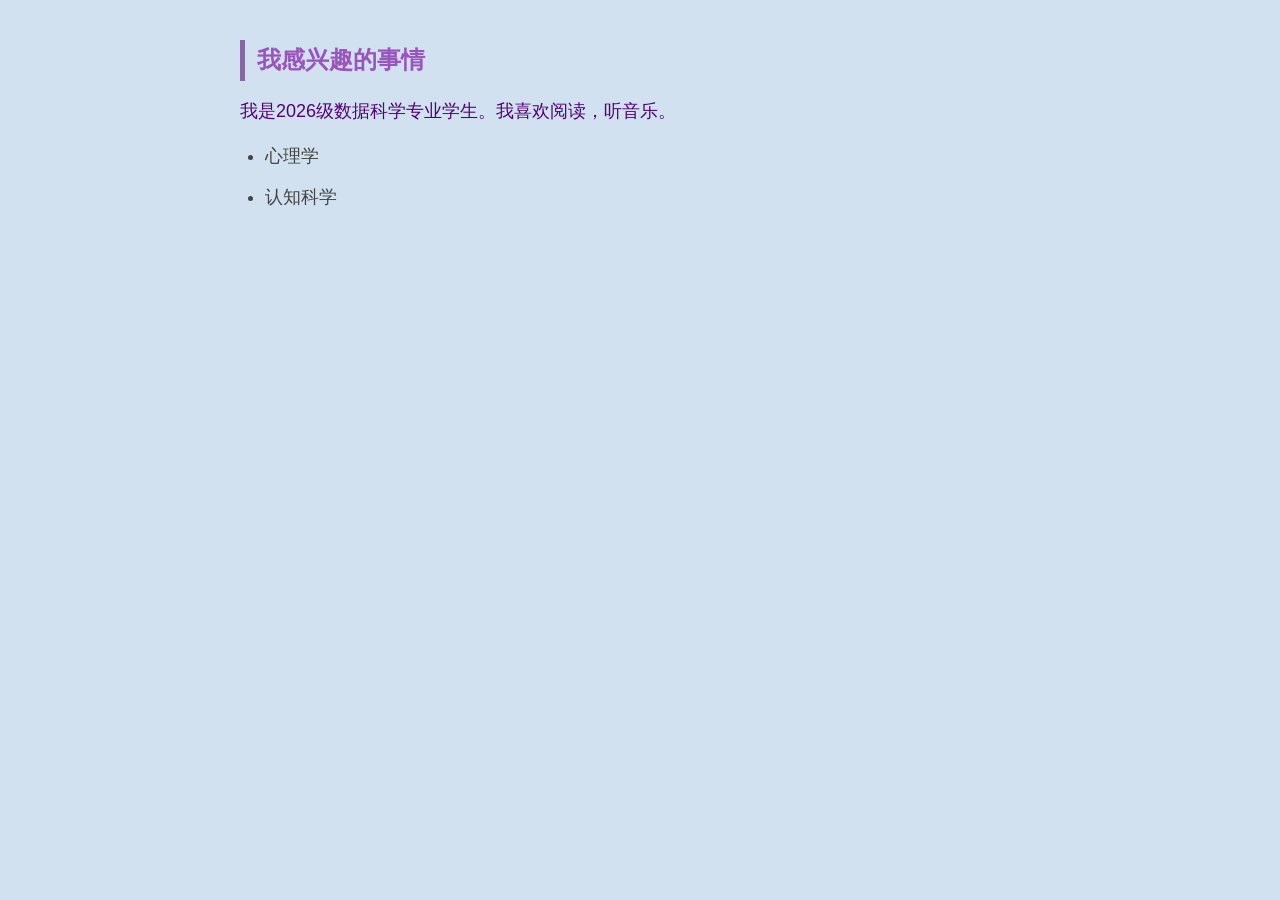
==== project1.html @ c31826f3 "Create project1.html with personal interests" ====
<!DOCTYPE html>
<html>
<head>
 <meta charset="UTF-8">
 <title>我感兴趣的事情</title>
 <link rel="stylesheet" href="css/style.css">
</head>
<body>
<main>
  <h2 style="color:#9955bb;">我感兴趣的事情</h2>
  <p>我是2026级数据科学专业学生。我喜欢阅读，听音乐。</p >
  <ul>
    <li>心理学</li>
    <li>认知科学</li>
  </ul>
</main>
</body>
---- css/style.css ----
h1 { color: rgb(50, 62, 122); }
body { background-color: lightgray; }
p { font-size: 16px; }
p { color: rgb(37, 177, 228);}
h2{ color: rgb(85, 68, 241);}
li{ color: rgb(81, 71, 129);}
img {width:230px; height:230px; border-radius: 50%; margin-bottom: 20px;}
*{ margin: 40px auto; padding: 0; box-sizing: border-box;}
* {
    margin: 0;
    padding: 0;
    box-sizing: border-box;
}

body {
    font-family: "Microsoft YaHei", sans-serif;
    background-color: #d1e1f0;
    max-width: 850px;
    margin: 40px auto;
    padding: 0 25px;
    line-height: 1.7;
    color: #c492ef;
}

h1 {
    color: #253b56;
    font-size: 34px;
    margin-bottom: 20px;
    border-bottom: 3px solid #c4b2f5;
    padding-bottom: 8px;
    text-align: center;
}

h2 {
    color: #3a506b;
    font-size: 24px;
    margin: 30px 0 15px;
    border-left: 5px solid #8768a5;
    padding-left:12px;
}

p {
    font-size: 18px;
    margin-bottom:15px;
    color:#530179;
}

ul {
    padding-left: 25px;
    margin-bottom:25px;
}
ul li {
    font-size:18px;
    margin: 10px 0;
    color:#444;
}

img {
    width: 220px;       /* 控制图片大小，你可以改成180更小 */
    height: 220px;      /* 宽高相等，保证圆形不变形 */
    border-radius: 50%; /* 圆形头像 */
    object-fit: cover;  /* 图片填满圆形，不会拉伸变形 */
    box-shadow: 0 5px 16px rgba(0,0,0,0.12);
    margin-bottom:20px;
    display:block;
    margin-left: auto;
    margin-right: auto;
}

a {
    font-size:18px;
    color:#277da1;
    text-decoration: none;
}
a:hover {
    color:#004e89;
    text-decoration: underline;
}
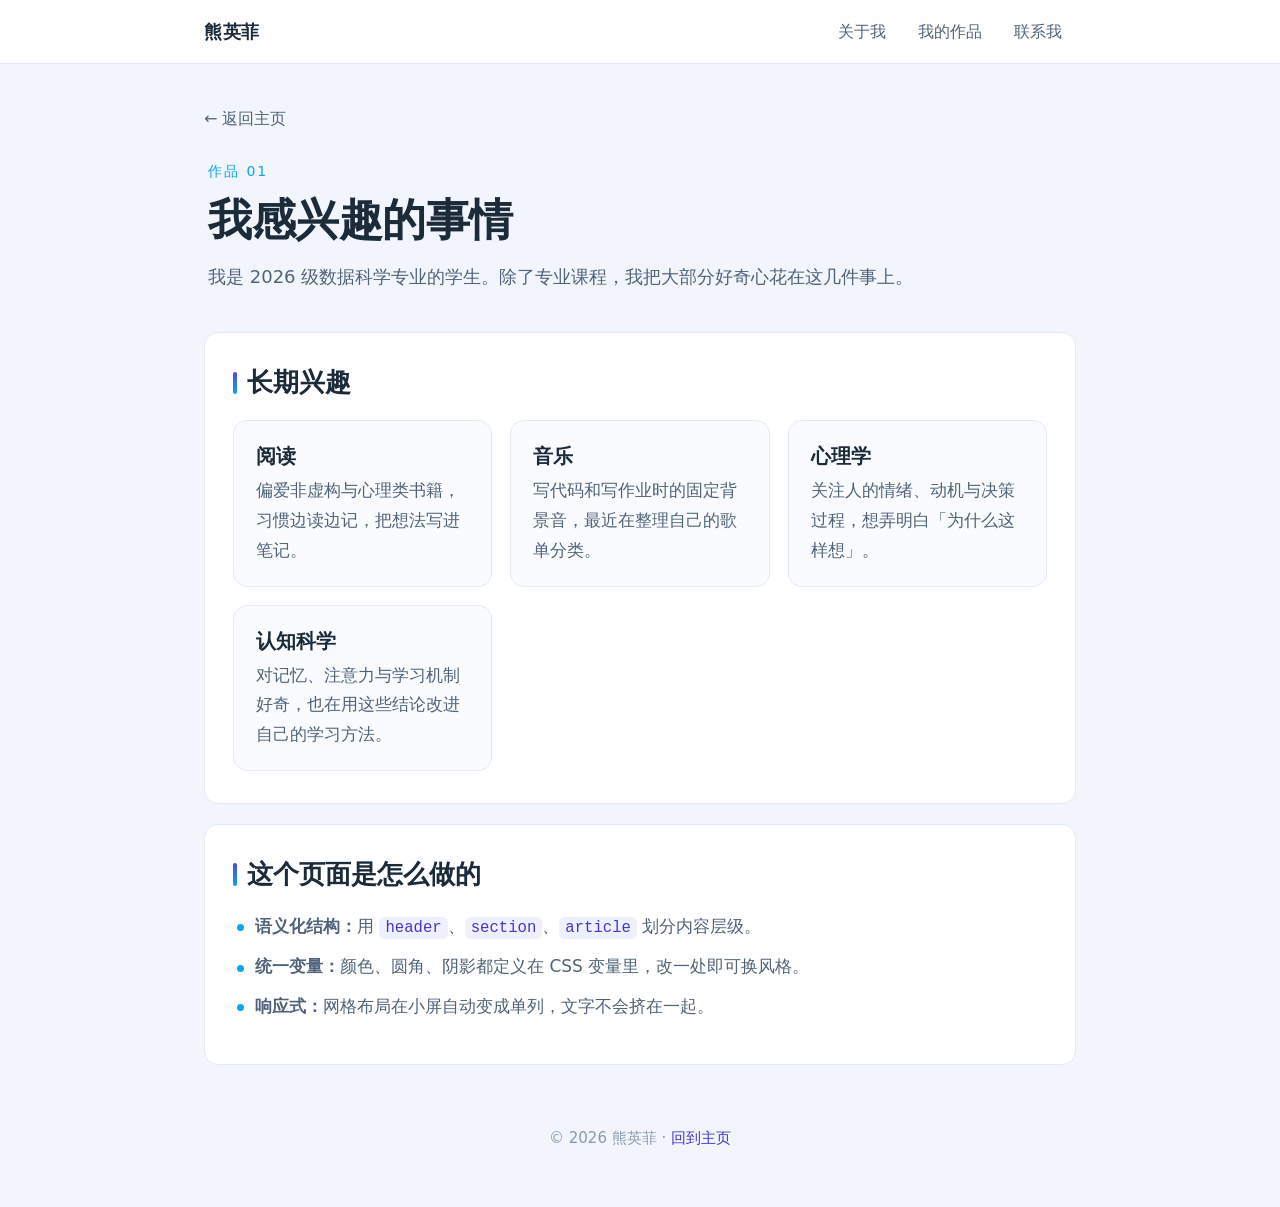
==== commit 1c21c464: "refactor: 修复页面结构问题并重做版式 - index.html: 删除重复的整份文档、修复 < img 无效标签、去掉 live-server 注入脚本 - 新增 viewport / la" ====
--- a/project1.html
+++ b/project1.html
@@ -1,17 +1,71 @@
 <!DOCTYPE html>
-<html>
+<html lang="zh-CN">
 <head>
- <meta charset="UTF-8">
- <title>我感兴趣的事情</title>
- <link rel="stylesheet" href="css/style.css">
+  <meta charset="UTF-8">
+  <meta name="viewport" content="width=device-width, initial-scale=1.0">
+  <meta name="description" content="熊英菲感兴趣的事情：阅读、音乐、心理学与认知科学。">
+  <title>我感兴趣的事情 | 熊英菲</title>
+  <link rel="stylesheet" href="css/style.css">
 </head>
 <body>
-<main>
-  <h2 style="color:#9955bb;">我感兴趣的事情</h2>
-  <p>我是2026级数据科学专业学生。我喜欢阅读，听音乐。</p >
-  <ul>
-    <li>心理学</li>
-    <li>认知科学</li>
-  </ul>
-</main>
+  <nav class="nav">
+    <div class="nav__inner">
+      <a class="nav__brand" href="index.html">熊英菲</a>
+      <ul class="nav__list">
+        <li><a href="index.html#about">关于我</a></li>
+        <li><a href="index.html#works">我的作品</a></li>
+        <li><a href="index.html#contact">联系我</a></li>
+      </ul>
+    </div>
+  </nav>
+
+  <main class="page">
+    <a class="back-link" href="index.html">← 返回主页</a>
+
+    <header class="page__header">
+      <p class="page__eyebrow">作品 01</p>
+      <h1>我感兴趣的事情</h1>
+      <p>我是 2026 级数据科学专业的学生。除了专业课程，我把大部分好奇心花在这几件事上。</p>
+    </header>
+
+    <section class="section">
+      <h2 class="section__title">长期兴趣</h2>
+      <div class="interest-grid">
+        <article class="interest">
+          <h3>阅读</h3>
+          <p>偏爱非虚构与心理类书籍，习惯边读边记，把想法写进笔记。</p>
+        </article>
+        <article class="interest">
+          <h3>音乐</h3>
+          <p>写代码和写作业时的固定背景音，最近在整理自己的歌单分类。</p>
+        </article>
+        <article class="interest">
+          <h3>心理学</h3>
+          <p>关注人的情绪、动机与决策过程，想弄明白「为什么这样想」。</p>
+        </article>
+        <article class="interest">
+          <h3>认知科学</h3>
+          <p>对记忆、注意力与学习机制好奇，也在用这些结论改进自己的学习方法。</p>
+        </article>
+      </div>
+    </section>
+
+    <section class="section">
+      <h2 class="section__title">这个页面是怎么做的</h2>
+      <ul class="plain-list">
+        <li><strong>语义化结构：</strong>用 <code>header</code>、<code>section</code>、<code>article</code> 划分内容层级。</li>
+        <li><strong>统一变量：</strong>颜色、圆角、阴影都定义在 CSS 变量里，改一处即可换风格。</li>
+        <li><strong>响应式：</strong>网格布局在小屏自动变成单列，文字不会挤在一起。</li>
+      </ul>
+    </section>
+  </main>
+
+  <footer class="footer">
+    <p>© <span id="year">2026</span> 熊英菲 · <a href="index.html">回到主页</a></p>
+  </footer>
+
+  <script>
+    document.getElementById('year').textContent = new Date().getFullYear();
+  </script>
 </body>
+</html>
--- a/css/style.css
+++ b/css/style.css
@@ -1,78 +1,674 @@
-h1 { color: rgb(50, 62, 122); }
-body { background-color: lightgray; }
-p { font-size: 16px; }
-p { color: rgb(37, 177, 228);}
-h2{ color: rgb(85, 68, 241);}
-li{ color: rgb(81, 71, 129);}
-img {width:230px; height:230px; border-radius: 50%; margin-bottom: 20px;}
-*{ margin: 40px auto; padding: 0; box-sizing: border-box;}
-* {
-    margin: 0;
-    padding: 0;
-    box-sizing: border-box;
+/* ===========================================================
+   熊英菲 · 个人主页样式
+   1. 设计变量    2. 基础样式    3. 导航
+   4. 首屏        5. 通用区块    6. 作品卡片
+   7. 详情        8. 页脚        9. 响应式
+   =========================================================== */
+
+/* ---------- 1. 设计变量 ---------- */
+:root {
+  --bg: #f2f6fc;
+  --surface: #ffffff;
+  --ink: #1c2b3a;
+  --ink-soft: #51637a;
+  --brand: #4f46e5;
+  --brand-ink: #4338ca;
+  --brand-soft: #eef0ff;
+  --accent: #0ea5e9;
+  --line: #e3eaf4;
+  --radius: 14px;
+  --shadow: 0 8px 24px rgba(28, 43, 58, 0.07);
+  --nav-h: 64px;
+  --container: 920px;
+}
+
+/* ---------- 2. 基础样式 ---------- */
+*,
+*::before,
+*::after {
+  box-sizing: border-box;
+}
+
+html {
+  scroll-behavior: smooth;
+  scroll-padding-top: calc(var(--nav-h) + 16px);
 }
 
 body {
-    font-family: "Microsoft YaHei", sans-serif;
-    background-color: #d1e1f0;
-    max-width: 850px;
-    margin: 40px auto;
-    padding: 0 25px;
-    line-height: 1.7;
-    color: #c492ef;
+  margin: 0;
+  padding-top: var(--nav-h);
+  background: var(--bg);
+  color: var(--ink);
+  font-family: "Microsoft YaHei", "PingFang SC", "Hiragino Sans GB", system-ui, sans-serif;
+  font-size: 17px;
+  line-height: 1.75;
+  -webkit-font-smoothing: antialiased;
+}
+
+h1, h2, h3 {
+  line-height: 1.35;
+  margin: 0 0 12px;
 }
 
 h1 {
-    color: #253b56;
-    font-size: 34px;
-    margin-bottom: 20px;
-    border-bottom: 3px solid #c4b2f5;
-    padding-bottom: 8px;
+  font-size: clamp(32px, 5vw, 44px);
+  letter-spacing: -0.5px;
+}
+
+h2 { font-size: clamp(22px, 3vw, 26px); }
+h3 { font-size: 20px; }
+
+p { margin: 0 0 14px; color: var(--ink-soft); }
+
+a {
+  color: var(--brand-ink);
+  text-decoration: none;
+  transition: color 0.18s ease;
+}
+
+a:hover { color: var(--brand); }
+
+a:focus-visible {
+  outline: 2px solid var(--accent);
+  outline-offset: 3px;
+  border-radius: 4px;
+}
+
+ul { margin: 0 0 14px; padding-left: 22px; }
+
+.skip-link {
+  position: absolute;
+  left: -9999px;
+  top: 0;
+  background: var(--brand);
+  color: #fff;
+  padding: 10px 16px;
+  border-radius: 0 0 8px 0;
+  z-index: 200;
+}
+
+.skip-link:focus {
+  left: 0;
+  color: #fff;
+}
+
+/* ---------- 3. 导航 ---------- */
+.nav {
+  position: fixed;
+  inset: 0 0 auto 0;
+  height: var(--nav-h);
+  background: rgba(255, 255, 255, 0.88);
+  backdrop-filter: blur(10px);
+  border-bottom: 1px solid var(--line);
+  z-index: 100;
+}
+
+.nav__inner {
+  max-width: var(--container);
+  height: 100%;
+  margin: 0 auto;
+  padding: 0 24px;
+  display: flex;
+  align-items: center;
+  justify-content: space-between;
+  gap: 16px;
+}
+
+.nav__brand {
+  font-weight: 700;
+  font-size: 18px;
+  color: var(--ink);
+  letter-spacing: 0.5px;
+}
+
+.nav__list {
+  display: flex;
+  gap: 4px;
+  list-style: none;
+  margin: 0;
+  padding: 0;
+}
+
+.nav__list a {
+  display: block;
+  padding: 8px 14px;
+  border-radius: 999px;
+  color: var(--ink-soft);
+  font-size: 16px;
+}
+
+.nav__list a:hover {
+  background: var(--brand-soft);
+  color: var(--brand-ink);
+}
+
+/* ---------- 4. 首屏 ---------- */
+.hero {
+  max-width: var(--container);
+  margin: 0 auto;
+  padding: 72px 24px 56px;
+  display: flex;
+  align-items: center;
+  justify-content: space-between;
+  gap: 48px;
+}
+
+.hero__eyebrow {
+  color: var(--accent);
+  font-size: 15px;
+  letter-spacing: 2px;
+  margin-bottom: 10px;
+}
+
+.hero__desc {
+  max-width: 46ch;
+  font-size: 18px;
+}
+
+.hero__actions {
+  display: flex;
+  flex-wrap: wrap;
+  gap: 12px;
+  margin-top: 26px;
+}
+
+.hero__avatar {
+  width: 220px;
+  height: 220px;
+  flex: 0 0 220px;
+  border-radius: 50%;
+  object-fit: cover;
+  box-shadow: var(--shadow);
+  border: 6px solid var(--surface);
+}
+
+/* 按钮 */
+.btn {
+  display: inline-block;
+  padding: 11px 22px;
+  border-radius: 999px;
+  font-size: 16px;
+  border: 1px solid transparent;
+  transition: transform 0.18s ease, box-shadow 0.18s ease, background 0.18s ease;
+}
+
+.btn--primary {
+  background: var(--brand);
+  color: #fff;
+  box-shadow: 0 6px 16px rgba(79, 70, 229, 0.25);
+}
+
+.btn--primary:hover {
+  background: var(--brand-ink);
+  color: #fff;
+  transform: translateY(-2px);
+}
+
+.btn--ghost {
+  border-color: var(--line);
+  background: var(--surface);
+  color: var(--ink);
+}
+
+.btn--ghost:hover {
+  border-color: var(--brand);
+  color: var(--brand-ink);
+  transform: translateY(-2px);
+}
+
+/* ---------- 5. 通用区块 ---------- */
+.section {
+  max-width: var(--container);
+  margin: 0 auto 20px;
+  padding: 40px 24px;
+  background: var(--surface);
+  border: 1px solid var(--line);
+  border-radius: var(--radius);
+}
+
+.section__title {
+  position: relative;
+  padding-left: 14px;
+  margin-bottom: 20px;
+}
+
+.section__title::before {
+  content: "";
+  position: absolute;
+  left: 0;
+  top: 0.25em;
+  bottom: 0.25em;
+  width: 4px;
+  border-radius: 4px;
+  background: linear-gradient(180deg, var(--brand), var(--accent));
+}
+
+.about p { max-width: 62ch; }
+
+.tags {
+  display: flex;
+  flex-wrap: wrap;
+  gap: 10px;
+  list-style: none;
+  padding: 0;
+  margin: 20px 0 0;
+}
+
+.tags li {
+  padding: 6px 14px;
+  border-radius: 999px;
+  background: var(--brand-soft);
+  color: var(--brand-ink);
+  font-size: 15px;
+}
+
+/* ---------- 6. 作品卡片 ---------- */
+.works {
+  display: grid;
+  grid-template-columns: repeat(auto-fit, minmax(260px, 1fr));
+  gap: 20px;
+}
+
+.card {
+  display: flex;
+  flex-direction: column;
+  padding: 26px 24px;
+  background: linear-gradient(180deg, #fbfcff, var(--surface));
+  border: 1px solid var(--line);
+  border-radius: var(--radius);
+  transition: transform 0.2s ease, box-shadow 0.2s ease, border-color 0.2s ease;
+}
+
+.card:hover {
+  transform: translateY(-4px);
+  box-shadow: var(--shadow);
+  border-color: #cfd9ea;
+}
+
+.card__tag {
+  margin-bottom: 8px;
+  font-size: 13px;
+  letter-spacing: 1px;
+  color: var(--accent);
+}
+
+.card__title { margin-bottom: 8px; }
+
+.card__desc {
+  flex: 1;
+  font-size: 16px;
+}
+
+.card__link {
+  font-weight: 600;
+}
+
+/* ---------- 7. 详情 ---------- */
+.details {
+  display: grid;
+  gap: 16px;
+}
+
+.detail {
+  padding: 22px 24px;
+  border-left: 3px solid var(--brand-soft);
+  border-radius: 0 var(--radius) var(--radius) 0;
+  background: #fafbff;
+}
+
+.detail h3 { margin-bottom: 8px; }
+
+.detail p:last-child { margin-bottom: 0; }
+
+.detail__meta {
+  font-size: 15px;
+  color: var(--accent);
+}
+
+/* ---------- 联系 ---------- */
+.section--contact {
+  text-align: center;
+}
+
+.section--contact .section__title {
+  display: inline-block;
+  text-align: left;
+}
+
+.contact__mail a {
+  font-size: 18px;
+  border-bottom: 1px dashed var(--brand);
+}
+
+/* ---------- 8. 页脚 ---------- */
+.footer {
+  max-width: var(--container);
+  margin: 0 auto;
+  padding: 32px 24px 56px;
+  text-align: center;
+  font-size: 15px;
+  color: #8a9ab0;
+}
+
+.footer p { color: inherit; margin: 0; }
+
+/* ---------- 9. 响应式 ---------- */
+@media (max-width: 760px) {
+  body { font-size: 16px; }
+
+  .nav__list a { padding: 8px 10px; font-size: 15px; }
+
+  .hero {
+    flex-direction: column-reverse;
     text-align: center;
-}
-
-h2 {
-    color: #3a506b;
-    font-size: 24px;
-    margin: 30px 0 15px;
-    border-left: 5px solid #8768a5;
-    padding-left:12px;
-}
-
-p {
-    font-size: 18px;
-    margin-bottom:15px;
-    color:#530179;
-}
-
-ul {
-    padding-left: 25px;
-    margin-bottom:25px;
-}
-ul li {
-    font-size:18px;
-    margin: 10px 0;
-    color:#444;
-}
-
-img {
-    width: 220px;       /* 控制图片大小，你可以改成180更小 */
-    height: 220px;      /* 宽高相等，保证圆形不变形 */
-    border-radius: 50%; /* 圆形头像 */
-    object-fit: cover;  /* 图片填满圆形，不会拉伸变形 */
-    box-shadow: 0 5px 16px rgba(0,0,0,0.12);
-    margin-bottom:20px;
-    display:block;
-    margin-left: auto;
-    margin-right: auto;
-}
-
-a {
-    font-size:18px;
-    color:#277da1;
-    text-decoration: none;
-}
-a:hover {
-    color:#004e89;
-    text-decoration: underline;
-}+    padding: 48px 20px 40px;
+    gap: 28px;
+  }
+
+  .hero__desc { margin-left: auto; margin-right: auto; }
+  .hero__actions { justify-content: center; }
+
+  .hero__avatar {
+    width: 160px;
+    height: 160px;
+    flex-basis: 160px;
+  }
+
+  .section {
+    margin-left: 16px;
+    margin-right: 16px;
+    padding: 28px 20px;
+  }
+}
+
+@media (max-width: 420px) {
+  .nav__brand { display: none; }
+  .nav__inner { justify-content: center; }
+}
+
+/* 尊重「减少动效」偏好 */
+@media (prefers-reduced-motion: reduce) {
+  html { scroll-behavior: auto; }
+  * { transition: none !important; }
+}
+
+/* ===========================================================
+   子页面（project1 / project2 共用）
+   =========================================================== */
+.page {
+  max-width: var(--container);
+  margin: 0 auto;
+  padding: 40px 24px 8px;
+}
+
+.back-link {
+  display: inline-block;
+  margin-bottom: 26px;
+  font-size: 16px;
+  color: var(--ink-soft);
+}
+
+.back-link:hover { color: var(--brand); }
+
+.page__header {
+  padding: 0 4px 26px;
+}
+
+.page__eyebrow {
+  color: var(--accent);
+  font-size: 14px;
+  letter-spacing: 2px;
+  margin-bottom: 6px;
+}
+
+.page__header p:last-child {
+  max-width: 62ch;
+  font-size: 18px;
+}
+
+.page .section { padding: 32px 28px; }
+
+.interest-grid {
+  display: grid;
+  grid-template-columns: repeat(auto-fit, minmax(220px, 1fr));
+  gap: 18px;
+}
+
+.interest {
+  padding: 22px 22px 6px;
+  background: #fafbff;
+  border: 1px solid var(--line);
+  border-radius: var(--radius);
+}
+
+.interest h3 { margin-bottom: 6px; }
+
+.plain-list {
+  list-style: none;
+  padding: 0;
+  margin: 0;
+}
+
+.plain-list li {
+  position: relative;
+  padding-left: 22px;
+  margin-bottom: 10px;
+  color: var(--ink-soft);
+}
+
+.plain-list li::before {
+  content: "";
+  position: absolute;
+  left: 4px;
+  top: 0.72em;
+  width: 7px;
+  height: 7px;
+  border-radius: 50%;
+  background: var(--accent);
+}
+
+code {
+  padding: 2px 6px;
+  border-radius: 6px;
+  background: var(--brand-soft);
+  color: var(--brand-ink);
+  font-family: "SFMono-Regular", Consolas, monospace;
+  font-size: 0.92em;
+}
+
+.sr-only {
+  position: absolute;
+  width: 1px;
+  height: 1px;
+  padding: 0;
+  margin: -1px;
+  overflow: hidden;
+  clip: rect(0 0 0 0);
+  white-space: nowrap;
+  border: 0;
+}
+
+/* ===========================================================
+   待办清单（project2）
+   =========================================================== */
+.todo__form {
+  display: grid;
+  grid-template-columns: 1fr auto auto auto;
+  gap: 10px;
+  margin-bottom: 22px;
+}
+
+.todo__form input,
+.todo__form select {
+  padding: 11px 14px;
+  font: inherit;
+  font-size: 16px;
+  color: var(--ink);
+  background: #fff;
+  border: 1px solid var(--line);
+  border-radius: 10px;
+  transition: border-color 0.18s ease, box-shadow 0.18s ease;
+}
+
+.todo__form input:focus,
+.todo__form select:focus {
+  outline: none;
+  border-color: var(--brand);
+  box-shadow: 0 0 0 3px rgba(79, 70, 229, 0.12);
+}
+
+.todo__form .btn {
+  border: none;
+  cursor: pointer;
+  font-family: inherit;
+}
+
+.todo__toolbar {
+  display: flex;
+  flex-wrap: wrap;
+  align-items: center;
+  justify-content: space-between;
+  gap: 12px;
+  padding-bottom: 16px;
+  border-bottom: 1px solid var(--line);
+}
+
+.filters {
+  display: flex;
+  flex-wrap: wrap;
+  gap: 8px;
+}
+
+.filter {
+  padding: 7px 16px;
+  font: inherit;
+  font-size: 15px;
+  color: var(--ink-soft);
+  background: #f4f7fc;
+  border: 1px solid transparent;
+  border-radius: 999px;
+  cursor: pointer;
+  transition: background 0.18s ease, color 0.18s ease;
+}
+
+.filter:hover { background: var(--brand-soft); }
+
+.filter.is-active {
+  background: var(--brand);
+  color: #fff;
+}
+
+.todo__stats {
+  margin: 0;
+  font-size: 15px;
+  color: var(--ink-soft);
+}
+
+.todo__list {
+  list-style: none;
+  margin: 0;
+  padding: 0;
+}
+
+.todo__item {
+  display: flex;
+  align-items: flex-start;
+  gap: 14px;
+  padding: 16px 4px;
+  border-bottom: 1px solid var(--line);
+}
+
+.todo__item:last-child { border-bottom: none; }
+
+.todo__toggle {
+  flex: 0 0 auto;
+  width: 22px;
+  height: 22px;
+  margin-top: 6px;
+  padding: 0;
+  border: 2px solid #c3cfe1;
+  border-radius: 50%;
+  background: #fff;
+  cursor: pointer;
+  transition: background 0.18s ease, border-color 0.18s ease;
+}
+
+.todo__toggle:hover { border-color: var(--brand); }
+
+.todo__item.is-done .todo__toggle {
+  border-color: var(--brand);
+  background: var(--brand);
+  background-image: linear-gradient(45deg, transparent 45%, #fff 45%, #fff 55%, transparent 55%),
+                    linear-gradient(-45deg, transparent 45%, #fff 45%, #fff 55%, transparent 55%);
+}
+
+.todo__body { flex: 1; min-width: 0; }
+
+.todo__title {
+  margin: 0 0 4px;
+  color: var(--ink);
+  font-size: 17px;
+  word-break: break-word;
+}
+
+.todo__item.is-done .todo__title {
+  color: #9aa9bd;
+  text-decoration: line-through;
+}
+
+.todo__meta {
+  display: flex;
+  flex-wrap: wrap;
+  align-items: center;
+  gap: 10px;
+  margin: 0;
+  font-size: 14px;
+}
+
+.badge {
+  padding: 2px 10px;
+  border-radius: 999px;
+  font-size: 13px;
+  background: #eef2f8;
+  color: var(--ink-soft);
+}
+
+.badge--urgent { background: #ffeceb; color: #c2410c; }
+.badge--normal { background: var(--brand-soft); color: var(--brand-ink); }
+.badge--resource { background: #e6f6fe; color: #0369a1; }
+
+.todo__due { color: var(--ink-soft); }
+.todo__due.is-soon { color: #c2410c; }
+.todo__due.is-overdue { color: #b91c1c; font-weight: 600; }
+
+.todo__remove {
+  flex: 0 0 auto;
+  padding: 5px 12px;
+  font: inherit;
+  font-size: 14px;
+  color: #93a2b8;
+  background: transparent;
+  border: 1px solid transparent;
+  border-radius: 8px;
+  cursor: pointer;
+  transition: color 0.18s ease, border-color 0.18s ease;
+}
+
+.todo__remove:hover {
+  color: #b91c1c;
+  border-color: #f3c6c3;
+}
+
+.todo__empty {
+  padding: 28px 0 8px;
+  text-align: center;
+  color: #93a2b8;
+}
+
+@media (max-width: 760px) {
+  .page { padding: 28px 16px 8px; }
+  .todo__form { grid-template-columns: 1fr 1fr; }
+  .todo__form input#todo-input { grid-column: 1 / -1; }
+  .todo__form .btn { grid-column: 1 / -1; }
+  .todo__toolbar { align-items: flex-start; }
+}
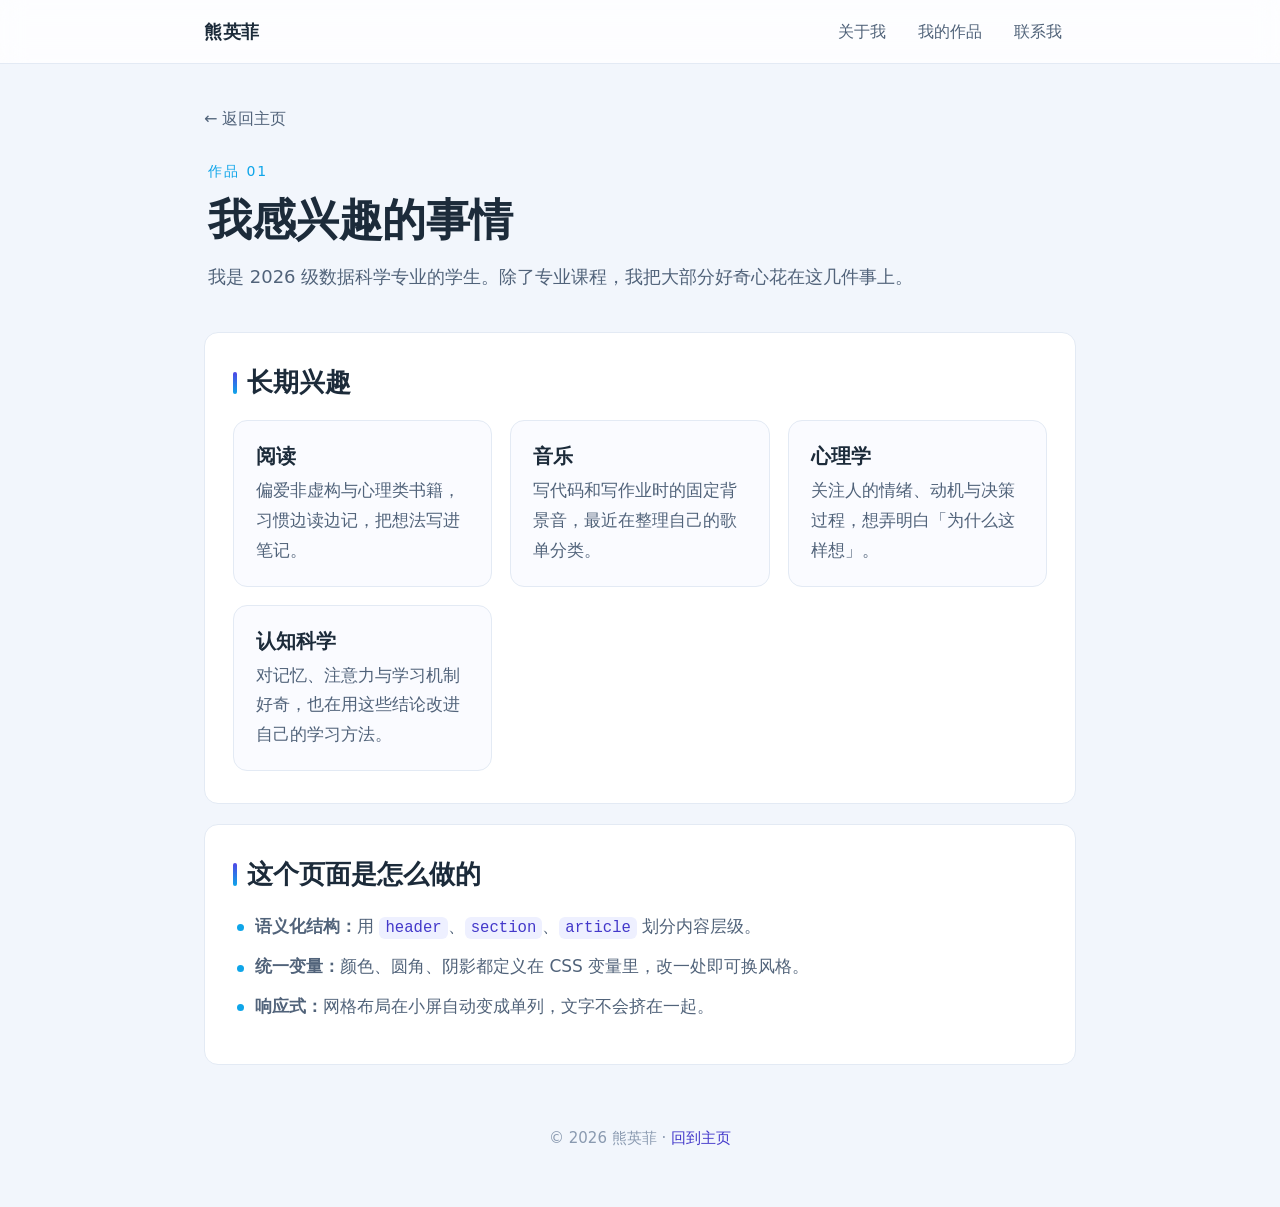
==== commit f40b9c96: "feat(nav): 导航栏动画 + 滚动高亮 + 移动端汉堡菜单 - 页面加载时导航栏从顶部滑入 - 滚动后导航栏增加阴影，视觉层级更明显 - 链接悬停时渐变下划线从左滑入 - 主页锚点滚动高亮当前" ====
--- a/project1.html
+++ b/project1.html
@@ -8,10 +8,15 @@
   <link rel="stylesheet" href="css/style.css">
 </head>
 <body>
-  <nav class="nav">
+  <nav class="nav" id="site-nav">
     <div class="nav__inner">
       <a class="nav__brand" href="index.html">熊英菲</a>
-      <ul class="nav__list">
+      <button class="nav__toggle" type="button" aria-expanded="false" aria-controls="nav-menu" aria-label="打开菜单">
+        <span class="nav__toggle-bar"></span>
+        <span class="nav__toggle-bar"></span>
+        <span class="nav__toggle-bar"></span>
+      </button>
+      <ul class="nav__list" id="nav-menu">
         <li><a href="index.html#about">关于我</a></li>
         <li><a href="index.html#works">我的作品</a></li>
         <li><a href="index.html#contact">联系我</a></li>
@@ -64,6 +69,7 @@
     <p>© <span id="year">2026</span> 熊英菲 · <a href="index.html">回到主页</a></p>
   </footer>
 
+  <script src="js/nav.js" defer></script>
   <script>
     document.getElementById('year').textContent = new Date().getFullYear();
   </script>
--- a/css/style.css
+++ b/css/style.css
@@ -97,10 +97,24 @@
   position: fixed;
   inset: 0 0 auto 0;
   height: var(--nav-h);
-  background: rgba(255, 255, 255, 0.88);
-  backdrop-filter: blur(10px);
+  background: rgba(255, 255, 255, 0.8);
+  backdrop-filter: blur(12px);
+  -webkit-backdrop-filter: blur(12px);
   border-bottom: 1px solid var(--line);
   z-index: 100;
+  animation: nav-drop 0.55s cubic-bezier(0.22, 1, 0.36, 1) both;
+  transition: background 0.25s ease, box-shadow 0.25s ease;
+}
+
+/* 页面往下滚动后加投影（js/nav.js 控制） */
+.nav.is-scrolled {
+  background: rgba(255, 255, 255, 0.92);
+  box-shadow: 0 6px 20px rgba(28, 43, 58, 0.08);
+}
+
+@keyframes nav-drop {
+  from { transform: translateY(-100%); opacity: 0; }
+  to   { transform: translateY(0);     opacity: 1; }
 }
 
 .nav__inner {
@@ -115,11 +129,31 @@
 }
 
 .nav__brand {
+  position: relative;
   font-weight: 700;
   font-size: 18px;
   color: var(--ink);
   letter-spacing: 0.5px;
-}
+  transition: color 0.2s ease;
+}
+
+/* logo 下划线滑入 */
+.nav__brand::after {
+  content: "";
+  position: absolute;
+  left: 0;
+  bottom: -4px;
+  width: 100%;
+  height: 2px;
+  border-radius: 2px;
+  background: linear-gradient(90deg, var(--brand), var(--accent));
+  transform: scaleX(0);
+  transform-origin: left center;
+  transition: transform 0.28s cubic-bezier(0.22, 1, 0.36, 1);
+}
+
+.nav__brand:hover { color: var(--brand-ink); }
+.nav__brand:hover::after { transform: scaleX(1); }
 
 .nav__list {
   display: flex;
@@ -130,17 +164,77 @@
 }
 
 .nav__list a {
+  position: relative;
   display: block;
   padding: 8px 14px;
   border-radius: 999px;
   color: var(--ink-soft);
   font-size: 16px;
+  transition: color 0.2s ease, background 0.2s ease, transform 0.2s ease;
+}
+
+/* 链接下划线：悬停或当前区块时从左滑入 */
+.nav__list a::after {
+  content: "";
+  position: absolute;
+  left: 14px;
+  right: 14px;
+  bottom: 2px;
+  height: 2px;
+  border-radius: 2px;
+  background: linear-gradient(90deg, var(--brand), var(--accent));
+  transform: scaleX(0);
+  transform-origin: left center;
+  transition: transform 0.28s cubic-bezier(0.22, 1, 0.36, 1);
 }
 
 .nav__list a:hover {
+  color: var(--brand-ink);
   background: var(--brand-soft);
+  transform: translateY(-1px);
+}
+
+.nav__list a:hover::after,
+.nav__list a.is-active::after {
+  transform: scaleX(1);
+}
+
+.nav__list a.is-active {
   color: var(--brand-ink);
-}
+  font-weight: 600;
+}
+
+/* 汉堡按钮：仅小屏显示 */
+.nav__toggle {
+  display: none;
+  flex-direction: column;
+  justify-content: center;
+  gap: 5px;
+  width: 42px;
+  height: 42px;
+  padding: 0 9px;
+  background: transparent;
+  border: none;
+  border-radius: 10px;
+  cursor: pointer;
+  transition: background 0.2s ease;
+}
+
+.nav__toggle:hover { background: var(--brand-soft); }
+
+.nav__toggle-bar {
+  display: block;
+  width: 100%;
+  height: 2px;
+  border-radius: 2px;
+  background: var(--ink);
+  transition: transform 0.3s cubic-bezier(0.22, 1, 0.36, 1), opacity 0.2s ease;
+}
+
+/* 菜单展开时三条线动画变成叉 */
+.nav.is-open .nav__toggle-bar:nth-child(1) { transform: translateY(7px) rotate(45deg); }
+.nav.is-open .nav__toggle-bar:nth-child(2) { opacity: 0; }
+.nav.is-open .nav__toggle-bar:nth-child(3) { transform: translateY(-7px) rotate(-45deg); }
 
 /* ---------- 4. 首屏 ---------- */
 .hero {
@@ -356,7 +450,41 @@
 @media (max-width: 760px) {
   body { font-size: 16px; }
 
-  .nav__list a { padding: 8px 10px; font-size: 15px; }
+  /* 小屏：导航收成汉堡菜单，点开从上方滑下 */
+  .nav__toggle { display: flex; }
+
+  .nav__list {
+    position: absolute;
+    top: var(--nav-h);
+    left: 0;
+    right: 0;
+    flex-direction: column;
+    gap: 2px;
+    padding: 12px 16px 18px;
+    background: rgba(255, 255, 255, 0.97);
+    backdrop-filter: blur(12px);
+    -webkit-backdrop-filter: blur(12px);
+    border-bottom: 1px solid var(--line);
+    box-shadow: 0 14px 28px rgba(28, 43, 58, 0.1);
+    opacity: 0;
+    visibility: hidden;
+    transform: translateY(-10px);
+    transition: opacity 0.26s ease, transform 0.26s cubic-bezier(0.22, 1, 0.36, 1), visibility 0.26s;
+  }
+
+  .nav.is-open .nav__list {
+    opacity: 1;
+    visibility: visible;
+    transform: translateY(0);
+  }
+
+  .nav__list a {
+    padding: 12px 16px;
+    border-radius: 10px;
+    font-size: 16px;
+  }
+
+  .nav__list a::after { display: none; }
 
   .hero {
     flex-direction: column-reverse;
@@ -381,15 +509,27 @@
   }
 }
 
-@media (max-width: 420px) {
-  .nav__brand { display: none; }
-  .nav__inner { justify-content: center; }
-}
-
 /* 尊重「减少动效」偏好 */
 @media (prefers-reduced-motion: reduce) {
   html { scroll-behavior: auto; }
-  * { transition: none !important; }
+  *, *::before, *::after {
+    transition: none !important;
+    animation: none !important;
+  }
+}
+
+/* ---------- 10. 滚动浮现（js/nav.js 控制；无 JS 时内容正常显示） ---------- */
+body.js-enabled .hero,
+body.js-enabled .section {
+  opacity: 0;
+  transform: translateY(18px);
+  transition: opacity 0.6s ease, transform 0.6s cubic-bezier(0.22, 1, 0.36, 1);
+}
+
+body.js-enabled .hero.is-visible,
+body.js-enabled .section.is-visible {
+  opacity: 1;
+  transform: none;
 }
 
 /* ===========================================================
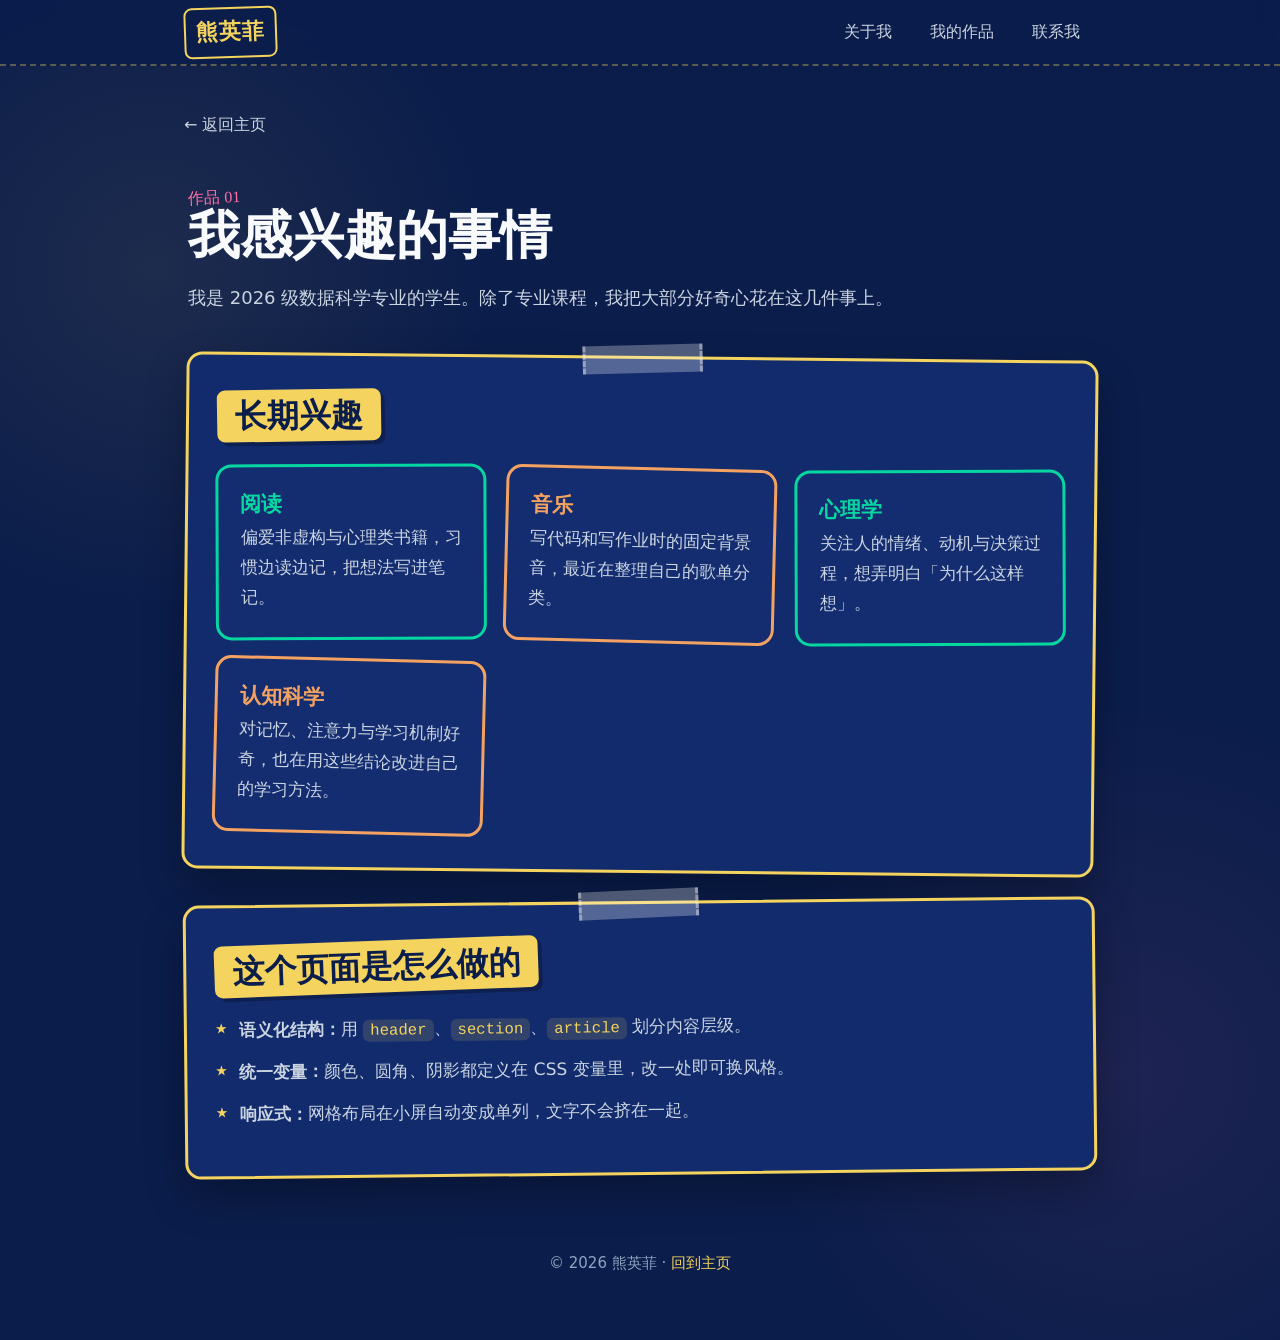
==== commit 8912735c: "feat(theme): 新增拼贴风欢迎页并整体换肤 - 将原 index.html 内容迁移到 home.html - 新增 index.html 作为全屏欢迎页，使用用户提供的拼贴插画作为背景 -" ====
--- a/project1.html
+++ b/project1.html
@@ -10,7 +10,7 @@
 <body>
   <nav class="nav" id="site-nav">
     <div class="nav__inner">
-      <a class="nav__brand" href="index.html">熊英菲</a>
+      <a class="nav__brand" href="home.html">熊英菲</a>
       <button class="nav__toggle" type="button" aria-expanded="false" aria-controls="nav-menu" aria-label="打开菜单">
         <span class="nav__toggle-bar"></span>
         <span class="nav__toggle-bar"></span>
@@ -25,7 +25,7 @@
   </nav>
 
   <main class="page">
-    <a class="back-link" href="index.html">← 返回主页</a>
+    <a class="back-link" href="home.html">← 返回主页</a>
 
     <header class="page__header">
       <p class="page__eyebrow">作品 01</p>
@@ -66,7 +66,7 @@
   </main>
 
   <footer class="footer">
-    <p>© <span id="year">2026</span> 熊英菲 · <a href="index.html">回到主页</a></p>
+    <p>© <span id="year">2026</span> 熊英菲 · <a href="home.html">回到主页</a></p>
   </footer>
 
   <script src="js/nav.js" defer></script>
--- a/css/style.css
+++ b/css/style.css
@@ -1,33 +1,35 @@
 /* ===========================================================
-   熊英菲 · 个人主页样式
+   熊英菲 · 拼贴风个人主页
    1. 设计变量    2. 基础样式    3. 导航
    4. 首屏        5. 通用区块    6. 作品卡片
    7. 详情        8. 页脚        9. 响应式
+   10. 子页面     11. 待办清单
    =========================================================== */
 
 /* ---------- 1. 设计变量 ---------- */
 :root {
-  --bg: #f2f6fc;
-  --surface: #ffffff;
-  --ink: #1c2b3a;
-  --ink-soft: #51637a;
-  --brand: #4f46e5;
-  --brand-ink: #4338ca;
-  --brand-soft: #eef0ff;
-  --accent: #0ea5e9;
-  --line: #e3eaf4;
-  --radius: 14px;
-  --shadow: 0 8px 24px rgba(28, 43, 58, 0.07);
-  --nav-h: 64px;
-  --container: 920px;
+  --blue:        #0b1d4b;
+  --blue-light:  #142d70;
+  --blue-lighter:#1e3a8a;
+  --yellow:      #f4d35e;
+  --red:         #e63946;
+  --green:       #06d6a0;
+  --pink:        #ff70a6;
+  --orange:      #f4a261;
+  --cyan:        #4cc9f0;
+  --surface:     #122b6d;
+  --ink:         #f8fafc;
+  --ink-soft:    #cbd5e1;
+  --line:        rgba(244, 211, 94, 0.35);
+  --radius:      16px;
+  --shadow:      0 18px 40px rgba(0, 0, 0, 0.28);
+  --nav-h:       66px;
+  --container:   960px;
+  --scribble:    "KaiTi", "STKaiti", "Bradley Hand", "Comic Sans MS", cursive;
 }
 
 /* ---------- 2. 基础样式 ---------- */
-*,
-*::before,
-*::after {
-  box-sizing: border-box;
-}
+*, *::before, *::after { box-sizing: border-box; }
 
 html {
   scroll-behavior: smooth;
@@ -37,7 +39,10 @@
 body {
   margin: 0;
   padding-top: var(--nav-h);
-  background: var(--bg);
+  background:
+    radial-gradient(circle at 12% 20%, rgba(244, 211, 94, 0.08) 0%, transparent 22%),
+    radial-gradient(circle at 88% 80%, rgba(255, 112, 166, 0.08) 0%, transparent 24%),
+    var(--blue);
   color: var(--ink);
   font-family: "Microsoft YaHei", "PingFang SC", "Hiragino Sans GB", system-ui, sans-serif;
   font-size: 17px;
@@ -46,31 +51,28 @@
 }
 
 h1, h2, h3 {
-  line-height: 1.35;
-  margin: 0 0 12px;
-}
-
-h1 {
-  font-size: clamp(32px, 5vw, 44px);
-  letter-spacing: -0.5px;
-}
-
-h2 { font-size: clamp(22px, 3vw, 26px); }
-h3 { font-size: 20px; }
+  line-height: 1.25;
+  margin: 0 0 14px;
+  font-family: var(--scribble);
+}
+
+h1 { font-size: clamp(34px, 5.5vw, 52px); }
+h2 { font-size: clamp(24px, 3.5vw, 32px); }
+h3 { font-size: 21px; }
 
 p { margin: 0 0 14px; color: var(--ink-soft); }
 
 a {
-  color: var(--brand-ink);
+  color: var(--yellow);
   text-decoration: none;
-  transition: color 0.18s ease;
-}
-
-a:hover { color: var(--brand); }
+  transition: color 0.2s ease, transform 0.2s ease;
+}
+
+a:hover { color: #fff; }
 
 a:focus-visible {
-  outline: 2px solid var(--accent);
-  outline-offset: 3px;
+  outline: 3px dashed var(--yellow);
+  outline-offset: 4px;
   border-radius: 4px;
 }
 
@@ -80,16 +82,23 @@
   position: absolute;
   left: -9999px;
   top: 0;
-  background: var(--brand);
-  color: #fff;
+  background: var(--yellow);
+  color: var(--blue);
   padding: 10px 16px;
-  border-radius: 0 0 8px 0;
+  border-radius: 0 0 12px 0;
+  font-weight: 700;
   z-index: 200;
 }
 
-.skip-link:focus {
-  left: 0;
-  color: #fff;
+.skip-link:focus { left: 0; }
+
+code {
+  padding: 2px 7px;
+  border-radius: 6px;
+  background: rgba(244, 211, 94, 0.14);
+  color: var(--yellow);
+  font-family: "SFMono-Regular", Consolas, monospace;
+  font-size: 0.92em;
 }
 
 /* ---------- 3. 导航 ---------- */
@@ -97,19 +106,19 @@
   position: fixed;
   inset: 0 0 auto 0;
   height: var(--nav-h);
-  background: rgba(255, 255, 255, 0.8);
+  background: rgba(11, 29, 75, 0.72);
   backdrop-filter: blur(12px);
   -webkit-backdrop-filter: blur(12px);
-  border-bottom: 1px solid var(--line);
+  border-bottom: 2px dashed var(--line);
   z-index: 100;
   animation: nav-drop 0.55s cubic-bezier(0.22, 1, 0.36, 1) both;
   transition: background 0.25s ease, box-shadow 0.25s ease;
 }
 
-/* 页面往下滚动后加投影（js/nav.js 控制） */
 .nav.is-scrolled {
-  background: rgba(255, 255, 255, 0.92);
-  box-shadow: 0 6px 20px rgba(28, 43, 58, 0.08);
+  background: rgba(11, 29, 75, 0.94);
+  box-shadow: 0 8px 28px rgba(0, 0, 0, 0.35);
+  border-bottom-style: solid;
 }
 
 @keyframes nav-drop {
@@ -130,108 +139,98 @@
 
 .nav__brand {
   position: relative;
-  font-weight: 700;
-  font-size: 18px;
-  color: var(--ink);
-  letter-spacing: 0.5px;
-  transition: color 0.2s ease;
-}
-
-/* logo 下划线滑入 */
-.nav__brand::after {
+  font-family: var(--scribble);
+  font-weight: 700;
+  font-size: 22px;
+  color: var(--yellow);
+  letter-spacing: 1px;
+  padding: 4px 10px;
+  border: 2px solid var(--yellow);
+  border-radius: 8px;
+  transform: rotate(-2deg);
+  transition: transform 0.2s ease, background 0.2s ease;
+}
+
+.nav__brand:hover {
+  background: var(--yellow);
+  color: var(--blue);
+  transform: rotate(0deg);
+}
+
+.nav__list {
+  display: flex;
+  gap: 6px;
+  list-style: none;
+  margin: 0;
+  padding: 0;
+}
+
+.nav__list a {
+  position: relative;
+  display: block;
+  padding: 8px 16px;
+  border-radius: 999px;
+  color: var(--ink-soft);
+  font-size: 16px;
+  font-weight: 500;
+  transition: color 0.2s ease, background 0.2s ease, transform 0.2s ease;
+}
+
+.nav__list a::after {
   content: "";
   position: absolute;
-  left: 0;
-  bottom: -4px;
-  width: 100%;
-  height: 2px;
-  border-radius: 2px;
-  background: linear-gradient(90deg, var(--brand), var(--accent));
+  left: 16px;
+  right: 16px;
+  bottom: 4px;
+  height: 3px;
+  border-radius: 3px;
+  background: var(--yellow);
   transform: scaleX(0);
   transform-origin: left center;
   transition: transform 0.28s cubic-bezier(0.22, 1, 0.36, 1);
 }
 
-.nav__brand:hover { color: var(--brand-ink); }
-.nav__brand:hover::after { transform: scaleX(1); }
-
-.nav__list {
-  display: flex;
-  gap: 4px;
-  list-style: none;
-  margin: 0;
-  padding: 0;
-}
-
-.nav__list a {
-  position: relative;
-  display: block;
-  padding: 8px 14px;
-  border-radius: 999px;
-  color: var(--ink-soft);
-  font-size: 16px;
-  transition: color 0.2s ease, background 0.2s ease, transform 0.2s ease;
-}
-
-/* 链接下划线：悬停或当前区块时从左滑入 */
-.nav__list a::after {
-  content: "";
-  position: absolute;
-  left: 14px;
-  right: 14px;
-  bottom: 2px;
-  height: 2px;
-  border-radius: 2px;
-  background: linear-gradient(90deg, var(--brand), var(--accent));
-  transform: scaleX(0);
-  transform-origin: left center;
-  transition: transform 0.28s cubic-bezier(0.22, 1, 0.36, 1);
-}
-
 .nav__list a:hover {
-  color: var(--brand-ink);
-  background: var(--brand-soft);
-  transform: translateY(-1px);
+  color: #fff;
+  background: rgba(255, 255, 255, 0.08);
+  transform: translateY(-2px);
 }
 
 .nav__list a:hover::after,
-.nav__list a.is-active::after {
-  transform: scaleX(1);
-}
+.nav__list a.is-active::after { transform: scaleX(1); }
 
 .nav__list a.is-active {
-  color: var(--brand-ink);
-  font-weight: 600;
-}
-
-/* 汉堡按钮：仅小屏显示 */
+  color: var(--yellow);
+  font-weight: 700;
+}
+
+/* 汉堡按钮 */
 .nav__toggle {
   display: none;
   flex-direction: column;
   justify-content: center;
   gap: 5px;
-  width: 42px;
-  height: 42px;
+  width: 44px;
+  height: 44px;
   padding: 0 9px;
-  background: transparent;
-  border: none;
+  background: rgba(255,255,255,0.08);
+  border: 2px dashed var(--yellow);
   border-radius: 10px;
   cursor: pointer;
   transition: background 0.2s ease;
 }
 
-.nav__toggle:hover { background: var(--brand-soft); }
+.nav__toggle:hover { background: rgba(244, 211, 94, 0.18); }
 
 .nav__toggle-bar {
   display: block;
   width: 100%;
   height: 2px;
   border-radius: 2px;
-  background: var(--ink);
+  background: var(--yellow);
   transition: transform 0.3s cubic-bezier(0.22, 1, 0.36, 1), opacity 0.2s ease;
 }
 
-/* 菜单展开时三条线动画变成叉 */
 .nav.is-open .nav__toggle-bar:nth-child(1) { transform: translateY(7px) rotate(45deg); }
 .nav.is-open .nav__toggle-bar:nth-child(2) { opacity: 0; }
 .nav.is-open .nav__toggle-bar:nth-child(3) { transform: translateY(-7px) rotate(-45deg); }
@@ -240,30 +239,38 @@
 .hero {
   max-width: var(--container);
   margin: 0 auto;
-  padding: 72px 24px 56px;
+  padding: 80px 24px 64px;
   display: flex;
   align-items: center;
   justify-content: space-between;
-  gap: 48px;
+  gap: 56px;
 }
 
 .hero__eyebrow {
-  color: var(--accent);
-  font-size: 15px;
-  letter-spacing: 2px;
+  font-family: var(--scribble);
+  color: var(--pink);
+  font-size: 18px;
   margin-bottom: 10px;
+  transform: rotate(-2deg);
+}
+
+.hero h1 {
+  color: var(--yellow);
+  margin-bottom: 16px;
+  text-shadow: 0 4px 0 rgba(0,0,0,0.2);
 }
 
 .hero__desc {
-  max-width: 46ch;
+  max-width: 48ch;
   font-size: 18px;
+  color: var(--ink-soft);
 }
 
 .hero__actions {
   display: flex;
   flex-wrap: wrap;
-  gap: 12px;
-  margin-top: 26px;
+  gap: 14px;
+  margin-top: 30px;
 }
 
 .hero__avatar {
@@ -272,69 +279,92 @@
   flex: 0 0 220px;
   border-radius: 50%;
   object-fit: cover;
+  border: 8px solid var(--yellow);
   box-shadow: var(--shadow);
-  border: 6px solid var(--surface);
-}
-
-/* 按钮 */
+  transform: rotate(2deg);
+  transition: transform 0.25s ease;
+}
+
+.hero__avatar:hover { transform: rotate(-2deg) scale(1.03); }
+
 .btn {
   display: inline-block;
-  padding: 11px 22px;
+  padding: 12px 26px;
   border-radius: 999px;
   font-size: 16px;
-  border: 1px solid transparent;
-  transition: transform 0.18s ease, box-shadow 0.18s ease, background 0.18s ease;
+  font-weight: 700;
+  border: 3px solid transparent;
+  transition: transform 0.2s ease, box-shadow 0.2s ease, background 0.2s ease;
 }
 
 .btn--primary {
-  background: var(--brand);
+  background: var(--red);
   color: #fff;
-  box-shadow: 0 6px 16px rgba(79, 70, 229, 0.25);
+  border-color: var(--red);
+  box-shadow: 6px 6px 0 rgba(0,0,0,0.25);
 }
 
 .btn--primary:hover {
-  background: var(--brand-ink);
+  background: var(--pink);
+  border-color: var(--pink);
   color: #fff;
-  transform: translateY(-2px);
+  transform: translate(-3px, -3px);
+  box-shadow: 9px 9px 0 rgba(0,0,0,0.3);
 }
 
 .btn--ghost {
-  border-color: var(--line);
+  background: transparent;
+  border-color: var(--yellow);
+  color: var(--yellow);
+}
+
+.btn--ghost:hover {
+  background: var(--yellow);
+  color: var(--blue);
+  transform: translate(-3px, -3px);
+}
+
+/* ---------- 5. 通用区块（拼贴卡片） ---------- */
+.section {
+  position: relative;
+  max-width: var(--container);
+  margin: 0 auto 28px;
+  padding: 34px 28px;
   background: var(--surface);
-  color: var(--ink);
-}
-
-.btn--ghost:hover {
-  border-color: var(--brand);
-  color: var(--brand-ink);
-  transform: translateY(-2px);
-}
-
-/* ---------- 5. 通用区块 ---------- */
-.section {
-  max-width: var(--container);
-  margin: 0 auto 20px;
-  padding: 40px 24px;
-  background: var(--surface);
-  border: 1px solid var(--line);
+  border: 3px solid var(--yellow);
   border-radius: var(--radius);
+  box-shadow: var(--shadow);
+  --rot: -0.6deg;
+  transform: rotate(var(--rot));
+}
+
+.section:nth-child(odd) { --rot: 0.6deg; }
+
+/* 胶带装饰 */
+.section::before {
+  content: "";
+  position: absolute;
+  top: -14px;
+  left: 50%;
+  transform: translateX(-50%) rotate(-2deg);
+  width: 120px;
+  height: 28px;
+  background: rgba(255, 255, 255, 0.28);
+  border-left: 3px dashed rgba(255,255,255,0.4);
+  border-right: 3px dashed rgba(255,255,255,0.4);
+  pointer-events: none;
 }
 
 .section__title {
   position: relative;
-  padding-left: 14px;
-  margin-bottom: 20px;
-}
-
-.section__title::before {
-  content: "";
-  position: absolute;
-  left: 0;
-  top: 0.25em;
-  bottom: 0.25em;
-  width: 4px;
-  border-radius: 4px;
-  background: linear-gradient(180deg, var(--brand), var(--accent));
+  display: inline-block;
+  padding: 6px 18px;
+  margin-bottom: 22px;
+  background: var(--yellow);
+  color: var(--blue);
+  border-radius: 8px;
+  transform: rotate(-1.5deg);
+  box-shadow: 4px 4px 0 rgba(0,0,0,0.25);
 }
 
 .about p { max-width: 62ch; }
@@ -345,103 +375,137 @@
   gap: 10px;
   list-style: none;
   padding: 0;
-  margin: 20px 0 0;
+  margin: 22px 0 0;
 }
 
 .tags li {
-  padding: 6px 14px;
+  padding: 7px 16px;
   border-radius: 999px;
-  background: var(--brand-soft);
-  color: var(--brand-ink);
   font-size: 15px;
-}
+  font-weight: 700;
+  color: var(--blue);
+  transform: rotate(-1deg);
+}
+
+.tags li:nth-child(5n+1) { background: var(--yellow); }
+.tags li:nth-child(5n+2) { background: var(--red); color: #fff; }
+.tags li:nth-child(5n+3) { background: var(--green); color: var(--blue); }
+.tags li:nth-child(5n+4) { background: var(--pink); color: var(--blue); }
+.tags li:nth-child(5n+5) { background: var(--cyan); color: var(--blue); }
 
 /* ---------- 6. 作品卡片 ---------- */
 .works {
   display: grid;
   grid-template-columns: repeat(auto-fit, minmax(260px, 1fr));
-  gap: 20px;
+  gap: 22px;
 }
 
 .card {
+  position: relative;
   display: flex;
   flex-direction: column;
-  padding: 26px 24px;
-  background: linear-gradient(180deg, #fbfcff, var(--surface));
-  border: 1px solid var(--line);
+  padding: 28px 24px;
+  background: var(--blue-light);
+  border: 3px solid var(--cyan);
   border-radius: var(--radius);
-  transition: transform 0.2s ease, box-shadow 0.2s ease, border-color 0.2s ease;
+  transform: rotate(0.8deg);
+  transition: transform 0.25s ease, box-shadow 0.25s ease;
+}
+
+.card:nth-child(2) {
+  border-color: var(--pink);
+  transform: rotate(-0.8deg);
 }
 
 .card:hover {
-  transform: translateY(-4px);
-  box-shadow: var(--shadow);
-  border-color: #cfd9ea;
+  transform: rotate(0deg) translateY(-6px);
+  box-shadow: 0 22px 48px rgba(0,0,0,0.35);
 }
 
 .card__tag {
-  margin-bottom: 8px;
+  margin-bottom: 10px;
   font-size: 13px;
-  letter-spacing: 1px;
-  color: var(--accent);
-}
-
-.card__title { margin-bottom: 8px; }
+  letter-spacing: 1.5px;
+  color: var(--cyan);
+  font-weight: 700;
+}
+
+.card:nth-child(2) .card__tag { color: var(--pink); }
+
+.card__title {
+  color: var(--yellow);
+  margin-bottom: 10px;
+}
 
 .card__desc {
   flex: 1;
   font-size: 16px;
+  color: var(--ink-soft);
 }
 
 .card__link {
-  font-weight: 600;
+  font-weight: 700;
+  border-bottom: 2px dashed var(--yellow);
+  display: inline-block;
+  margin-top: 8px;
 }
 
 /* ---------- 7. 详情 ---------- */
-.details {
-  display: grid;
-  gap: 16px;
-}
+.details { display: grid; gap: 18px; }
 
 .detail {
-  padding: 22px 24px;
-  border-left: 3px solid var(--brand-soft);
+  position: relative;
+  padding: 24px 26px;
+  background: var(--blue-light);
+  border-left: 6px solid var(--green);
   border-radius: 0 var(--radius) var(--radius) 0;
-  background: #fafbff;
-}
-
-.detail h3 { margin-bottom: 8px; }
+  transform: rotate(0.4deg);
+}
+
+.detail:nth-child(2) {
+  border-left-color: var(--orange);
+  transform: rotate(-0.4deg);
+}
+
+.detail h3 {
+  color: var(--green);
+  margin-bottom: 8px;
+}
+
+.detail:nth-child(2) h3 { color: var(--orange); }
 
 .detail p:last-child { margin-bottom: 0; }
 
 .detail__meta {
   font-size: 15px;
-  color: var(--accent);
+  color: var(--cyan);
+  font-weight: 700;
 }
 
 /* ---------- 联系 ---------- */
 .section--contact {
   text-align: center;
+  border-color: var(--pink);
 }
 
 .section--contact .section__title {
-  display: inline-block;
-  text-align: left;
+  background: var(--pink);
+  color: var(--blue);
 }
 
 .contact__mail a {
   font-size: 18px;
-  border-bottom: 1px dashed var(--brand);
+  border-bottom: 2px dashed var(--yellow);
 }
 
 /* ---------- 8. 页脚 ---------- */
 .footer {
   max-width: var(--container);
   margin: 0 auto;
-  padding: 32px 24px 56px;
+  padding: 36px 24px 64px;
   text-align: center;
   font-size: 15px;
-  color: #8a9ab0;
+  color: #8ea4c0;
 }
 
 .footer p { color: inherit; margin: 0; }
@@ -450,7 +514,6 @@
 @media (max-width: 760px) {
   body { font-size: 16px; }
 
-  /* 小屏：导航收成汉堡菜单，点开从上方滑下 */
   .nav__toggle { display: flex; }
 
   .nav__list {
@@ -459,13 +522,10 @@
     left: 0;
     right: 0;
     flex-direction: column;
-    gap: 2px;
-    padding: 12px 16px 18px;
-    background: rgba(255, 255, 255, 0.97);
-    backdrop-filter: blur(12px);
-    -webkit-backdrop-filter: blur(12px);
-    border-bottom: 1px solid var(--line);
-    box-shadow: 0 14px 28px rgba(28, 43, 58, 0.1);
+    gap: 4px;
+    padding: 14px 18px 22px;
+    background: rgba(11, 29, 75, 0.98);
+    border-bottom: 2px dashed var(--yellow);
     opacity: 0;
     visibility: hidden;
     transform: translateY(-10px);
@@ -489,17 +549,17 @@
   .hero {
     flex-direction: column-reverse;
     text-align: center;
-    padding: 48px 20px 40px;
-    gap: 28px;
+    padding: 56px 20px 44px;
+    gap: 32px;
   }
 
   .hero__desc { margin-left: auto; margin-right: auto; }
   .hero__actions { justify-content: center; }
 
   .hero__avatar {
-    width: 160px;
-    height: 160px;
-    flex-basis: 160px;
+    width: 170px;
+    height: 170px;
+    flex-basis: 170px;
   }
 
   .section {
@@ -507,58 +567,55 @@
     margin-right: 16px;
     padding: 28px 20px;
   }
+
+  .section::before { width: 90px; height: 22px; top: -12px; }
 }
 
 /* 尊重「减少动效」偏好 */
 @media (prefers-reduced-motion: reduce) {
   html { scroll-behavior: auto; }
-  *, *::before, *::after {
-    transition: none !important;
-    animation: none !important;
-  }
-}
-
-/* ---------- 10. 滚动浮现（js/nav.js 控制；无 JS 时内容正常显示） ---------- */
+  *, *::before, *::after { transition: none !important; animation: none !important; }
+}
+
+/* ---------- 10. 滚动浮现 ---------- */
 body.js-enabled .hero,
 body.js-enabled .section {
   opacity: 0;
-  transform: translateY(18px);
-  transition: opacity 0.6s ease, transform 0.6s cubic-bezier(0.22, 1, 0.36, 1);
+  transform: translateY(22px) rotate(0deg);
+  transition: opacity 0.7s ease, transform 0.7s cubic-bezier(0.22, 1, 0.36, 1);
 }
 
 body.js-enabled .hero.is-visible,
 body.js-enabled .section.is-visible {
   opacity: 1;
-  transform: none;
-}
-
-/* ===========================================================
-   子页面（project1 / project2 共用）
-   =========================================================== */
+  transform: translateY(0) rotate(var(--rot, 0deg));
+}
+
+/* ---------- 11. 子页面 ---------- */
 .page {
   max-width: var(--container);
   margin: 0 auto;
-  padding: 40px 24px 8px;
+  padding: 44px 24px 12px;
 }
 
 .back-link {
   display: inline-block;
-  margin-bottom: 26px;
+  margin-bottom: 28px;
   font-size: 16px;
   color: var(--ink-soft);
-}
-
-.back-link:hover { color: var(--brand); }
-
-.page__header {
-  padding: 0 4px 26px;
-}
+  border-bottom: 2px dashed transparent;
+}
+
+.back-link:hover { color: var(--yellow); border-bottom-color: var(--yellow); }
+
+.page__header { padding: 0 4px 28px; }
 
 .page__eyebrow {
-  color: var(--accent);
-  font-size: 14px;
-  letter-spacing: 2px;
+  font-family: var(--scribble);
+  color: var(--pink);
+  font-size: 16px;
   margin-bottom: 6px;
+  transform: rotate(-2deg);
 }
 
 .page__header p:last-child {
@@ -566,7 +623,7 @@
   font-size: 18px;
 }
 
-.page .section { padding: 32px 28px; }
+.page .section { padding: 34px 28px; }
 
 .interest-grid {
   display: grid;
@@ -575,13 +632,24 @@
 }
 
 .interest {
-  padding: 22px 22px 6px;
-  background: #fafbff;
-  border: 1px solid var(--line);
+  padding: 24px 22px 10px;
+  background: var(--blue-light);
+  border: 3px solid var(--green);
   border-radius: var(--radius);
-}
-
-.interest h3 { margin-bottom: 6px; }
+  transform: rotate(-0.8deg);
+}
+
+.interest:nth-child(even) {
+  border-color: var(--orange);
+  transform: rotate(0.8deg);
+}
+
+.interest h3 {
+  color: var(--green);
+  margin-bottom: 6px;
+}
+
+.interest:nth-child(even) h3 { color: var(--orange); }
 
 .plain-list {
   list-style: none;
@@ -591,29 +659,18 @@
 
 .plain-list li {
   position: relative;
-  padding-left: 22px;
-  margin-bottom: 10px;
+  padding-left: 24px;
+  margin-bottom: 12px;
   color: var(--ink-soft);
 }
 
 .plain-list li::before {
-  content: "";
+  content: "★";
   position: absolute;
-  left: 4px;
-  top: 0.72em;
-  width: 7px;
-  height: 7px;
-  border-radius: 50%;
-  background: var(--accent);
-}
-
-code {
-  padding: 2px 6px;
-  border-radius: 6px;
-  background: var(--brand-soft);
-  color: var(--brand-ink);
-  font-family: "SFMono-Regular", Consolas, monospace;
-  font-size: 0.92em;
+  left: 0;
+  top: 0;
+  color: var(--yellow);
+  font-size: 14px;
 }
 
 .sr-only {
@@ -628,33 +685,32 @@
   border: 0;
 }
 
-/* ===========================================================
-   待办清单（project2）
-   =========================================================== */
+/* ---------- 12. 待办清单 ---------- */
 .todo__form {
   display: grid;
   grid-template-columns: 1fr auto auto auto;
-  gap: 10px;
-  margin-bottom: 22px;
+  gap: 12px;
+  margin-bottom: 24px;
 }
 
 .todo__form input,
 .todo__form select {
-  padding: 11px 14px;
+  padding: 12px 16px;
   font: inherit;
   font-size: 16px;
   color: var(--ink);
-  background: #fff;
-  border: 1px solid var(--line);
-  border-radius: 10px;
+  background: var(--blue-light);
+  border: 2px dashed var(--yellow);
+  border-radius: 12px;
   transition: border-color 0.18s ease, box-shadow 0.18s ease;
 }
 
 .todo__form input:focus,
 .todo__form select:focus {
   outline: none;
-  border-color: var(--brand);
-  box-shadow: 0 0 0 3px rgba(79, 70, 229, 0.12);
+  border-style: solid;
+  border-color: var(--yellow);
+  box-shadow: 0 0 0 4px rgba(244, 211, 94, 0.18);
 }
 
 .todo__form .btn {
@@ -668,34 +724,36 @@
   flex-wrap: wrap;
   align-items: center;
   justify-content: space-between;
-  gap: 12px;
-  padding-bottom: 16px;
-  border-bottom: 1px solid var(--line);
+  gap: 14px;
+  padding-bottom: 18px;
+  border-bottom: 2px dashed var(--line);
 }
 
 .filters {
   display: flex;
   flex-wrap: wrap;
-  gap: 8px;
+  gap: 10px;
 }
 
 .filter {
-  padding: 7px 16px;
+  padding: 8px 18px;
   font: inherit;
   font-size: 15px;
   color: var(--ink-soft);
-  background: #f4f7fc;
-  border: 1px solid transparent;
+  background: var(--blue-light);
+  border: 2px dashed transparent;
   border-radius: 999px;
   cursor: pointer;
-  transition: background 0.18s ease, color 0.18s ease;
-}
-
-.filter:hover { background: var(--brand-soft); }
+  transition: background 0.18s ease, color 0.18s ease, border-color 0.18s ease;
+}
+
+.filter:hover { border-color: var(--yellow); color: #fff; }
 
 .filter.is-active {
-  background: var(--brand);
-  color: #fff;
+  background: var(--yellow);
+  color: var(--blue);
+  border-style: solid;
+  font-weight: 700;
 }
 
 .todo__stats {
@@ -713,46 +771,44 @@
 .todo__item {
   display: flex;
   align-items: flex-start;
-  gap: 14px;
-  padding: 16px 4px;
-  border-bottom: 1px solid var(--line);
+  gap: 16px;
+  padding: 18px 6px;
+  border-bottom: 2px dashed rgba(244, 211, 94, 0.25);
 }
 
 .todo__item:last-child { border-bottom: none; }
 
 .todo__toggle {
   flex: 0 0 auto;
-  width: 22px;
-  height: 22px;
+  width: 24px;
+  height: 24px;
   margin-top: 6px;
   padding: 0;
-  border: 2px solid #c3cfe1;
+  border: 3px solid var(--yellow);
   border-radius: 50%;
-  background: #fff;
+  background: transparent;
   cursor: pointer;
-  transition: background 0.18s ease, border-color 0.18s ease;
-}
-
-.todo__toggle:hover { border-color: var(--brand); }
+  transition: background 0.18s ease, transform 0.18s ease;
+}
+
+.todo__toggle:hover { transform: scale(1.15); }
 
 .todo__item.is-done .todo__toggle {
-  border-color: var(--brand);
-  background: var(--brand);
-  background-image: linear-gradient(45deg, transparent 45%, #fff 45%, #fff 55%, transparent 55%),
-                    linear-gradient(-45deg, transparent 45%, #fff 45%, #fff 55%, transparent 55%);
+  background: var(--green);
+  border-color: var(--green);
 }
 
 .todo__body { flex: 1; min-width: 0; }
 
 .todo__title {
-  margin: 0 0 4px;
+  margin: 0 0 5px;
   color: var(--ink);
   font-size: 17px;
   word-break: break-word;
 }
 
 .todo__item.is-done .todo__title {
-  color: #9aa9bd;
+  color: #6b7d99;
   text-decoration: line-through;
 }
 
@@ -766,47 +822,47 @@
 }
 
 .badge {
-  padding: 2px 10px;
+  padding: 3px 12px;
   border-radius: 999px;
   font-size: 13px;
-  background: #eef2f8;
+  font-weight: 700;
+  background: var(--blue-light);
   color: var(--ink-soft);
 }
 
-.badge--urgent { background: #ffeceb; color: #c2410c; }
-.badge--normal { background: var(--brand-soft); color: var(--brand-ink); }
-.badge--resource { background: #e6f6fe; color: #0369a1; }
+.badge--urgent { background: var(--red); color: #fff; }
+.badge--normal { background: var(--yellow); color: var(--blue); }
+.badge--resource { background: var(--cyan); color: var(--blue); }
 
 .todo__due { color: var(--ink-soft); }
-.todo__due.is-soon { color: #c2410c; }
-.todo__due.is-overdue { color: #b91c1c; font-weight: 600; }
+.todo__due.is-soon { color: var(--red); }
+.todo__due.is-overdue { color: var(--red); font-weight: 700; }
 
 .todo__remove {
   flex: 0 0 auto;
-  padding: 5px 12px;
+  padding: 6px 14px;
   font: inherit;
   font-size: 14px;
-  color: #93a2b8;
+  color: var(--ink-soft);
   background: transparent;
-  border: 1px solid transparent;
-  border-radius: 8px;
+  border: 2px dashed transparent;
+  border-radius: 10px;
   cursor: pointer;
   transition: color 0.18s ease, border-color 0.18s ease;
 }
 
 .todo__remove:hover {
-  color: #b91c1c;
-  border-color: #f3c6c3;
+  color: var(--red);
+  border-color: var(--red);
 }
 
 .todo__empty {
-  padding: 28px 0 8px;
+  padding: 30px 0 10px;
   text-align: center;
-  color: #93a2b8;
+  color: #6b7d99;
 }
 
 @media (max-width: 760px) {
-  .page { padding: 28px 16px 8px; }
   .todo__form { grid-template-columns: 1fr 1fr; }
   .todo__form input#todo-input { grid-column: 1 / -1; }
   .todo__form .btn { grid-column: 1 / -1; }
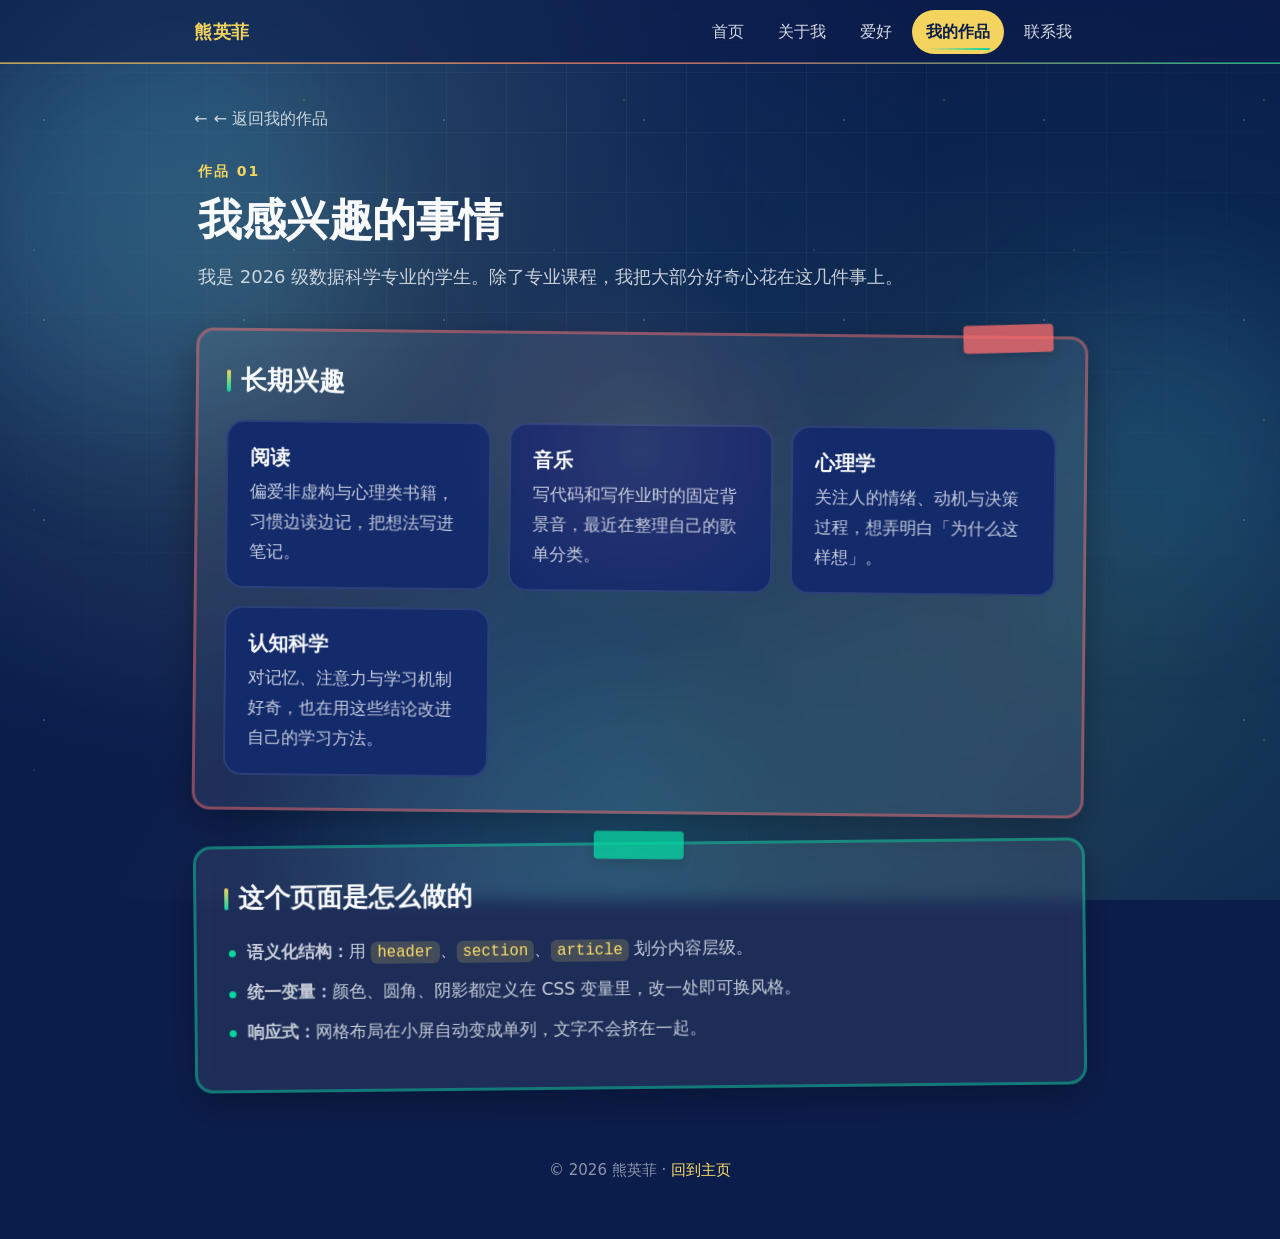
==== commit 27ac5817: "feat: 关于我/爱好/作品拆分为独立页面并重构页面体系 - 新增 about.html / hobbies.html / works.html 三个独立页面，原文案与交互完整保留 - index." ====
--- a/project1.html
+++ b/project1.html
@@ -7,25 +7,47 @@
   <title>我感兴趣的事情 | 熊英菲</title>
   <link rel="stylesheet" href="css/style.css">
 </head>
-<body>
-  <nav class="nav" id="site-nav">
+<body class="page--works">
+  <a class="skip-link" href="#main">跳到主要内容</a>
+
+  <!-- 页面转场 -->
+  <div class="page-transition" id="page-transition" aria-hidden="true">
+    <div class="page-transition__strips">
+      <span></span><span></span><span></span><span></span><span></span>
+    </div>
+    <p class="page-transition__label">我感兴趣的事情</p>
+  </div>
+
+  <!-- 唯美场景背景 -->
+  <div class="scene" aria-hidden="true">
+    <span class="scene__grid"></span>
+    <span class="scene__glow"></span>
+    <span class="scene__dust"></span>
+    <span class="scene__orb scene__orb--a"></span>
+    <span class="scene__orb scene__orb--b"></span>
+    <span class="scene__orb scene__orb--c"></span>
+  </div>
+
+  <nav class="nav is-dark" id="site-nav">
     <div class="nav__inner">
-      <a class="nav__brand" href="home.html">熊英菲</a>
+      <a class="nav__brand" href="index.html" data-transition-label="首页">熊英菲</a>
       <button class="nav__toggle" type="button" aria-expanded="false" aria-controls="nav-menu" aria-label="打开菜单">
         <span class="nav__toggle-bar"></span>
         <span class="nav__toggle-bar"></span>
         <span class="nav__toggle-bar"></span>
       </button>
       <ul class="nav__list" id="nav-menu">
-        <li><a href="index.html#about">关于我</a></li>
-        <li><a href="index.html#works">我的作品</a></li>
-        <li><a href="index.html#contact">联系我</a></li>
+        <li><a href="index.html" data-transition-label="首页">首页</a></li>
+        <li><a href="about.html" data-transition-label="关于我">关于我</a></li>
+        <li><a href="hobbies.html" data-transition-label="我的爱好">爱好</a></li>
+        <li><a class="is-active" href="works.html" data-transition-label="我的作品">我的作品</a></li>
+        <li><a href="index.html#contact" data-transition-label="联系我">联系我</a></li>
       </ul>
     </div>
   </nav>
 
-  <main class="page">
-    <a class="back-link" href="home.html">← 返回主页</a>
+  <main class="page" id="main">
+    <a class="back-link" href="works.html" data-transition-label="我的作品">← 返回我的作品</a>
 
     <header class="page__header">
       <p class="page__eyebrow">作品 01</p>
@@ -66,7 +88,7 @@
   </main>
 
   <footer class="footer">
-    <p>© <span id="year">2026</span> 熊英菲 · <a href="home.html">回到主页</a></p>
+    <p>© <span id="year">2026</span> 熊英菲 · <a href="index.html" data-transition-label="首页">回到主页</a></p>
   </footer>
 
   <script src="js/nav.js" defer></script>
--- a/css/style.css
+++ b/css/style.css
@@ -1,35 +1,44 @@
 /* ===========================================================
-   熊英菲 · 拼贴风个人主页
+   熊英菲 · 个人主页样式 v2
    1. 设计变量    2. 基础样式    3. 导航
-   4. 首屏        5. 通用区块    6. 作品卡片
-   7. 详情        8. 页脚        9. 响应式
-   10. 子页面     11. 待办清单
+   4. 欢迎页      5. 过渡分隔    6. 首屏
+   7. 通用区块    8. 作品卡片    9. 详情
+   10. 页脚       11. 响应式     12. 滚动动画
+   13. 子页面     14. 待办清单
    =========================================================== */
 
-/* ---------- 1. 设计变量 ---------- */
+/* ---------- 1. 设计变量（与欢迎页深蓝拼贴主题一致） ---------- */
 :root {
-  --blue:        #0b1d4b;
-  --blue-light:  #142d70;
-  --blue-lighter:#1e3a8a;
-  --yellow:      #f4d35e;
-  --red:         #e63946;
-  --green:       #06d6a0;
-  --pink:        #ff70a6;
-  --orange:      #f4a261;
-  --cyan:        #4cc9f0;
-  --surface:     #122b6d;
-  --ink:         #f8fafc;
-  --ink-soft:    #cbd5e1;
-  --line:        rgba(244, 211, 94, 0.35);
-  --radius:      16px;
-  --shadow:      0 18px 40px rgba(0, 0, 0, 0.28);
-  --nav-h:       66px;
-  --container:   960px;
-  --scribble:    "KaiTi", "STKaiti", "Bradley Hand", "Comic Sans MS", cursive;
+  --bg: #0b1d4b;
+  --bg-soft: #11285f;
+  --surface: rgba(255, 255, 255, 0.07);
+  --surface-solid: #132a6b;
+  --ink: #f8fafc;
+  --ink-soft: rgba(248, 250, 252, 0.78);
+  --brand: #f4d35e;
+  --brand-ink: #ffe066;
+  --brand-soft: rgba(244, 211, 94, 0.18);
+  --accent: #06d6a0;
+  --accent-soft: rgba(6, 214, 160, 0.18);
+  --line: rgba(244, 211, 94, 0.28);
+  --radius: 18px;
+  --shadow: 0 14px 36px rgba(0, 0, 0, 0.28);
+  --nav-h: 64px;
+  --container: 940px;
+  --yellow: #f4d35e;
+  --red: #ff6b6b;
+  --green: #06d6a0;
+  --pink: #ff85a1;
+  --cyan: #4cc9f0;
+  --blue: #0b1d4b;
 }
 
 /* ---------- 2. 基础样式 ---------- */
-*, *::before, *::after { box-sizing: border-box; }
+*,
+*::before,
+*::after {
+  box-sizing: border-box;
+}
 
 html {
   scroll-behavior: smooth;
@@ -39,40 +48,79 @@
 body {
   margin: 0;
   padding-top: var(--nav-h);
-  background:
-    radial-gradient(circle at 12% 20%, rgba(244, 211, 94, 0.08) 0%, transparent 22%),
-    radial-gradient(circle at 88% 80%, rgba(255, 112, 166, 0.08) 0%, transparent 24%),
-    var(--blue);
+  background: var(--bg);
   color: var(--ink);
   font-family: "Microsoft YaHei", "PingFang SC", "Hiragino Sans GB", system-ui, sans-serif;
   font-size: 17px;
   line-height: 1.75;
   -webkit-font-smoothing: antialiased;
-}
+  overflow-x: hidden;
+}
+
+/* 流体背景 */
+body::before {
+  content: "";
+  position: fixed;
+  inset: 0;
+  z-index: -1;
+  background:
+    radial-gradient(circle at 20% 30%, rgba(244, 211, 94, 0.12) 0%, transparent 40%),
+    radial-gradient(circle at 80% 70%, rgba(255, 107, 107, 0.1) 0%, transparent 40%),
+    radial-gradient(circle at 50% 90%, rgba(6, 214, 160, 0.1) 0%, transparent 40%),
+    var(--bg);
+  animation: fluid-bg 18s ease-in-out infinite alternate;
+}
+
+@keyframes fluid-bg {
+  0% { background-position: 0% 0%, 100% 100%, 50% 200%; }
+  100% { background-position: 100% 100%, 0% 0%, 50% -100%; }
+}
+
+/* 鼠标跟随光斑 */
+.cursor-spotlight {
+  position: fixed;
+  top: 0;
+  left: 0;
+  width: 360px;
+  height: 360px;
+  border-radius: 50%;
+  pointer-events: none;
+  z-index: 0;
+  background: radial-gradient(circle, rgba(244, 211, 94, 0.14) 0%, rgba(255, 107, 107, 0.08) 35%, transparent 70%);
+  transform: translate(-50%, -50%);
+  opacity: 0;
+  transition: opacity 0.45s ease;
+  mix-blend-mode: screen;
+}
+
+body:hover .cursor-spotlight { opacity: 1; }
 
 h1, h2, h3 {
-  line-height: 1.25;
-  margin: 0 0 14px;
-  font-family: var(--scribble);
-}
-
-h1 { font-size: clamp(34px, 5.5vw, 52px); }
-h2 { font-size: clamp(24px, 3.5vw, 32px); }
-h3 { font-size: 21px; }
+  line-height: 1.35;
+  margin: 0 0 12px;
+}
+
+h1 {
+  font-size: clamp(32px, 5vw, 44px);
+  letter-spacing: -0.5px;
+}
+
+h2 { font-size: clamp(22px, 3vw, 26px); }
+h3 { font-size: 20px; }
 
 p { margin: 0 0 14px; color: var(--ink-soft); }
 
 a {
-  color: var(--yellow);
+  color: var(--brand-ink);
   text-decoration: none;
-  transition: color 0.2s ease, transform 0.2s ease;
-}
-
-a:hover { color: #fff; }
+  transition: color 0.18s ease;
+}
+
+a:hover { color: var(--brand); }
 
 a:focus-visible {
-  outline: 3px dashed var(--yellow);
-  outline-offset: 4px;
+  outline: 2px solid var(--accent);
+  outline-offset: 3px;
   border-radius: 4px;
 }
 
@@ -82,23 +130,17 @@
   position: absolute;
   left: -9999px;
   top: 0;
-  background: var(--yellow);
+  background: var(--brand);
   color: var(--blue);
   padding: 10px 16px;
-  border-radius: 0 0 12px 0;
-  font-weight: 700;
+  border-radius: 0 0 8px 0;
   z-index: 200;
-}
-
-.skip-link:focus { left: 0; }
-
-code {
-  padding: 2px 7px;
-  border-radius: 6px;
-  background: rgba(244, 211, 94, 0.14);
-  color: var(--yellow);
-  font-family: "SFMono-Regular", Consolas, monospace;
-  font-size: 0.92em;
+  font-weight: 600;
+}
+
+.skip-link:focus {
+  left: 0;
+  color: var(--blue);
 }
 
 /* ---------- 3. 导航 ---------- */
@@ -106,20 +148,39 @@
   position: fixed;
   inset: 0 0 auto 0;
   height: var(--nav-h);
-  background: rgba(11, 29, 75, 0.72);
-  backdrop-filter: blur(12px);
-  -webkit-backdrop-filter: blur(12px);
-  border-bottom: 2px dashed var(--line);
+  background: rgba(255, 255, 255, 0.88);
+  backdrop-filter: blur(14px);
+  -webkit-backdrop-filter: blur(14px);
+  border-bottom: 1px solid var(--line);
   z-index: 100;
-  animation: nav-drop 0.55s cubic-bezier(0.22, 1, 0.36, 1) both;
-  transition: background 0.25s ease, box-shadow 0.25s ease;
+  animation: nav-drop 0.6s cubic-bezier(0.22, 1, 0.36, 1) both;
+  transition: background 0.35s ease, border-color 0.35s ease, box-shadow 0.35s ease;
+}
+
+.nav::after {
+  content: "";
+  position: absolute;
+  left: 0;
+  right: 0;
+  bottom: -1px;
+  height: 2px;
+  background: linear-gradient(90deg, var(--yellow), var(--red), var(--green), var(--cyan), var(--yellow));
+  background-size: 200% 100%;
+  opacity: 0.75;
+  animation: nav-flow 3s linear infinite;
+}
+
+@keyframes nav-flow {
+  0% { background-position: 0% 50%; }
+  100% { background-position: 200% 50%; }
 }
 
 .nav.is-scrolled {
-  background: rgba(11, 29, 75, 0.94);
-  box-shadow: 0 8px 28px rgba(0, 0, 0, 0.35);
-  border-bottom-style: solid;
-}
+  background: rgba(255, 255, 255, 0.95);
+  box-shadow: 0 8px 28px rgba(0, 0, 0, 0.12);
+}
+
+.nav.is-dark::after { opacity: 0.5; }
 
 @keyframes nav-drop {
   from { transform: translateY(-100%); opacity: 0; }
@@ -139,23 +200,36 @@
 
 .nav__brand {
   position: relative;
-  font-family: var(--scribble);
   font-weight: 700;
-  font-size: 22px;
-  color: var(--yellow);
-  letter-spacing: 1px;
-  padding: 4px 10px;
-  border: 2px solid var(--yellow);
-  border-radius: 8px;
-  transform: rotate(-2deg);
-  transition: transform 0.2s ease, background 0.2s ease;
+  font-size: 18px;
+  color: var(--ink);
+  letter-spacing: 0.5px;
+  transition: color 0.25s ease, transform 0.25s cubic-bezier(0.22, 1, 0.36, 1);
+  padding: 6px 10px;
+  margin-left: -10px;
+  border-radius: 10px;
+}
+
+.nav__brand::after {
+  content: "";
+  position: absolute;
+  left: 10px;
+  right: 10px;
+  bottom: 4px;
+  height: 2px;
+  border-radius: 2px;
+  background: linear-gradient(90deg, var(--brand), var(--accent));
+  transform: scaleX(0);
+  transform-origin: left center;
+  transition: transform 0.3s cubic-bezier(0.22, 1, 0.36, 1);
 }
 
 .nav__brand:hover {
-  background: var(--yellow);
-  color: var(--blue);
-  transform: rotate(0deg);
-}
+  color: var(--brand-ink);
+  transform: scale(1.05) rotate(-1deg);
+}
+
+.nav__brand:hover::after { transform: scaleX(1); }
 
 .nav__list {
   display: flex;
@@ -168,40 +242,43 @@
 .nav__list a {
   position: relative;
   display: block;
-  padding: 8px 16px;
+  padding: 8px 14px;
   border-radius: 999px;
   color: var(--ink-soft);
   font-size: 16px;
-  font-weight: 500;
   transition: color 0.2s ease, background 0.2s ease, transform 0.2s ease;
+  overflow: hidden;
 }
 
 .nav__list a::after {
   content: "";
   position: absolute;
-  left: 16px;
-  right: 16px;
+  left: 14px;
+  right: 14px;
   bottom: 4px;
-  height: 3px;
-  border-radius: 3px;
-  background: var(--yellow);
+  height: 2px;
+  border-radius: 2px;
+  background: linear-gradient(90deg, var(--brand), var(--accent));
   transform: scaleX(0);
   transform-origin: left center;
-  transition: transform 0.28s cubic-bezier(0.22, 1, 0.36, 1);
+  transition: transform 0.3s cubic-bezier(0.22, 1, 0.36, 1);
 }
 
 .nav__list a:hover {
-  color: #fff;
-  background: rgba(255, 255, 255, 0.08);
+  color: var(--blue);
+  background: var(--brand);
   transform: translateY(-2px);
 }
 
 .nav__list a:hover::after,
-.nav__list a.is-active::after { transform: scaleX(1); }
+.nav__list a.is-active::after {
+  transform: scaleX(1);
+}
 
 .nav__list a.is-active {
-  color: var(--yellow);
-  font-weight: 700;
+  color: var(--blue);
+  background: var(--brand);
+  font-weight: 600;
 }
 
 /* 汉堡按钮 */
@@ -210,161 +287,599 @@
   flex-direction: column;
   justify-content: center;
   gap: 5px;
-  width: 44px;
-  height: 44px;
+  width: 42px;
+  height: 42px;
   padding: 0 9px;
-  background: rgba(255,255,255,0.08);
-  border: 2px dashed var(--yellow);
+  background: transparent;
+  border: 1px solid transparent;
   border-radius: 10px;
   cursor: pointer;
-  transition: background 0.2s ease;
-}
-
-.nav__toggle:hover { background: rgba(244, 211, 94, 0.18); }
+  transition: background 0.2s ease, border-color 0.2s ease, transform 0.2s ease;
+}
+
+.nav__toggle:hover { background: var(--brand-soft); border-color: var(--line); }
 
 .nav__toggle-bar {
   display: block;
   width: 100%;
   height: 2px;
   border-radius: 2px;
-  background: var(--yellow);
-  transition: transform 0.3s cubic-bezier(0.22, 1, 0.36, 1), opacity 0.2s ease;
+  background: var(--ink);
+  transition: transform 0.35s cubic-bezier(0.22, 1, 0.36, 1), opacity 0.2s ease;
 }
 
 .nav.is-open .nav__toggle-bar:nth-child(1) { transform: translateY(7px) rotate(45deg); }
 .nav.is-open .nav__toggle-bar:nth-child(2) { opacity: 0; }
 .nav.is-open .nav__toggle-bar:nth-child(3) { transform: translateY(-7px) rotate(-45deg); }
 
-/* ---------- 4. 首屏 ---------- */
+/* ---------- 4. 欢迎页 Landing ---------- */
+.landing {
+  position: relative;
+  min-height: 100vh;
+  min-height: 100dvh;
+  display: grid;
+  place-items: center;
+  margin-top: calc(var(--nav-h) * -1);
+  padding: calc(var(--nav-h) + 24px) 24px 32px;
+  color: #f8fafc;
+  overflow: hidden;
+}
+
+.landing__image {
+  position: absolute;
+  inset: 0;
+  background: url("../images/landing-bg.jpg") center / cover no-repeat;
+  filter: saturate(1.05) contrast(1.05);
+  animation: kenburns 24s ease-in-out infinite alternate;
+  will-change: transform;
+}
+
+@keyframes kenburns {
+  from { transform: scale(1); }
+  to   { transform: scale(1.08); }
+}
+
+.landing__overlay {
+  position: absolute;
+  inset: 0;
+  background:
+    radial-gradient(circle at 50% 55%, rgba(11, 29, 75, 0.25) 0%, rgba(11, 29, 75, 0.55) 60%, rgba(11, 29, 75, 0.82) 100%);
+}
+
+.landing__content {
+  position: relative;
+  z-index: 2;
+  width: min(90%, 520px);
+  text-align: center;
+  animation: landing-float 5s ease-in-out infinite;
+}
+
+@keyframes landing-float {
+  0%, 100% { transform: translateY(0); }
+  50% { transform: translateY(-8px); }
+}
+
+.landing__line {
+  margin: 0;
+  font-family: "KaiTi", "STKaiti", "Bradley Hand", "Comic Sans MS", cursive;
+  text-shadow: 0 3px 12px rgba(0, 0, 0, 0.35);
+  line-height: 1.05;
+  letter-spacing: 0.04em;
+}
+
+.landing__line--1 {
+  font-size: clamp(22px, 4.5vw, 36px);
+  color: var(--yellow);
+  transform: rotate(-2deg);
+  margin-bottom: 4px;
+}
+
+.landing__line--2 {
+  font-size: clamp(42px, 8vw, 72px);
+  color: var(--red);
+  font-weight: 700;
+  margin-bottom: 8px;
+}
+
+.landing__line--3 {
+  font-size: clamp(26px, 5vw, 42px);
+  color: var(--green);
+  transform: rotate(-1.5deg);
+  margin-bottom: 42px;
+}
+
+.landing__enter {
+  position: relative;
+  display: inline-flex;
+  align-items: center;
+  justify-content: center;
+  width: 110px;
+  height: 110px;
+  border-radius: 50%;
+  color: #f8fafc;
+  text-decoration: none;
+  transition: transform 0.25s cubic-bezier(0.22, 1, 0.36, 1);
+}
+
+.landing__enter:hover { transform: scale(1.12) rotate(5deg); }
+
+.landing__enter-ring {
+  position: absolute;
+  inset: 0;
+  border-radius: 50%;
+  border: 3px solid var(--yellow);
+  animation: pulse-ring 2s ease-out infinite;
+}
+
+.landing__enter::before {
+  content: "";
+  position: absolute;
+  inset: 6px;
+  border-radius: 50%;
+  background: rgba(244, 211, 94, 0.12);
+  backdrop-filter: blur(2px);
+  border: 2px dashed rgba(255, 255, 255, 0.35);
+}
+
+@keyframes pulse-ring {
+  0%   { transform: scale(1);   opacity: 0.9; }
+  100% { transform: scale(1.5); opacity: 0; }
+}
+
+.landing__enter-eye {
+  position: relative;
+  width: 52px;
+  height: 52px;
+  display: grid;
+  place-items: center;
+}
+
+.landing__enter-eye svg {
+  width: 100%;
+  height: 100%;
+  color: currentColor;
+}
+
+.landing__enter-text {
+  position: absolute;
+  bottom: -26px;
+  left: 50%;
+  transform: translateX(-50%);
+  font-size: 14px;
+  letter-spacing: 2px;
+  color: #f8fafc;
+  text-transform: uppercase;
+  opacity: 0.85;
+}
+
+.landing__hint {
+  margin: 52px 0 0;
+  font-size: 14px;
+  color: rgba(248, 250, 252, 0.65);
+  font-family: "KaiTi", "STKaiti", cursive;
+  transform: rotate(-1deg);
+}
+
+/* 珠帘开幕效果 */
+.curtain {
+  position: absolute;
+  inset: 0;
+  z-index: 5;
+  pointer-events: none;
+  overflow: hidden;
+}
+
+.curtain.is-opened { visibility: hidden; }
+
+.curtain__inner {
+  position: absolute;
+  inset: 0;
+  display: flex;
+}
+
+.curtain__slat {
+  position: absolute;
+  top: 0;
+  bottom: 0;
+  width: var(--slat-w);
+  left: var(--slat-x);
+  transform-origin: var(--slat-origin);
+  overflow: hidden;
+  backface-visibility: hidden;
+}
+
+.curtain__slat::before {
+  content: "";
+  position: absolute;
+  inset: 0;
+  background:
+    linear-gradient(90deg, rgba(255,255,255,0.08) 0%, transparent 20%, transparent 80%, rgba(0,0,0,0.2) 100%),
+    linear-gradient(180deg, #0a1739 0%, #132a6b 40%, #0b1d4b 100%);
+  box-shadow: inset -2px 0 6px rgba(0,0,0,0.25);
+}
+
+.curtain__slat::after {
+  content: "";
+  position: absolute;
+  inset: 0;
+  background: repeating-linear-gradient(
+    180deg,
+    transparent 0 18px,
+    rgba(0,0,0,0.12) 18px 19px,
+    transparent 19px 38px
+  );
+  opacity: 0.5;
+}
+
+/* 帘条顶部珠串 */
+.curtain__beads-line {
+  position: absolute;
+  top: 0;
+  left: 0;
+  right: 0;
+  height: 100%;
+  pointer-events: none;
+}
+
+.curtain__beads-line::before {
+  content: "";
+  position: absolute;
+  top: 0;
+  left: 50%;
+  width: 2px;
+  height: 100%;
+  transform: translateX(-50%);
+  background: linear-gradient(180deg, rgba(244,211,94,0.9) 0%, rgba(244,211,94,0.2) 80%, transparent 100%);
+}
+
+.curtain__bead {
+  position: absolute;
+  left: 50%;
+  width: 10px;
+  height: 10px;
+  border-radius: 50%;
+  transform: translateX(-50%);
+  box-shadow: inset -2px -2px 3px rgba(0,0,0,0.25), 0 2px 4px rgba(0,0,0,0.2);
+}
+
+.curtain__bead:nth-child(3n+1) { background: radial-gradient(circle at 30% 30%, var(--yellow), #c9a53e); }
+.curtain__bead:nth-child(3n+2) { background: radial-gradient(circle at 30% 30%, var(--red), #c94f4f); }
+.curtain__bead:nth-child(3n+3) { background: radial-gradient(circle at 30% 30%, var(--green), #05a882); }
+
+/* 开幕动画：像真实帘子被向两侧拉开 */
+@keyframes curtain-sway {
+  0% {
+    transform: translateX(0) scaleX(1) rotateY(0deg);
+    opacity: 1;
+  }
+  20% {
+    transform: translateX(calc(var(--sway-dir) * 2%)) scaleX(0.96) rotateY(calc(var(--sway-dir) * 4deg));
+  }
+  45% {
+    transform: translateX(calc(var(--sway-dir) * 18%)) scaleX(0.7) rotateY(calc(var(--sway-dir) * 18deg));
+  }
+  100% {
+    transform: translateX(var(--slide-to)) scaleX(0) rotateY(calc(var(--sway-dir) * 55deg));
+    opacity: 0;
+  }
+}
+
+.curtain__slat.is-animating {
+  animation: curtain-sway 1.45s cubic-bezier(0.22, 1, 0.36, 1) forwards;
+  animation-delay: var(--slat-delay);
+}
+
+.curtain__slat.is-animating .curtain__bead {
+  animation: bead-swing 1.45s ease-in-out forwards;
+  animation-delay: var(--slat-delay);
+}
+
+@keyframes bead-swing {
+  0%, 20% { transform: translateX(-50%) translateY(0) rotate(0deg); }
+  45% { transform: translateX(calc(-50% + var(--sway-dir) * 8px)) translateY(4px) rotate(calc(var(--sway-dir) * 8deg)); }
+  100% { transform: translateX(calc(-50% + var(--sway-dir) * 30px)) translateY(12px) rotate(calc(var(--sway-dir) * 25deg)); opacity: 0; }
+}
+
+@media (max-width: 760px) {
+  .curtain__slat.is-animating { animation-duration: 1.05s; }
+  .curtain__slat.is-animating .curtain__bead { animation-duration: 1.05s; }
+}
+
+/* 电视信号闪屏过渡 */
+.tv-flash {
+  position: fixed;
+  inset: 0;
+  z-index: 999;
+  pointer-events: none;
+  opacity: 0;
+  visibility: hidden;
+  background: #fff;
+  transition: opacity 0.05s ease, visibility 0.05s ease;
+}
+
+.tv-flash.is-active {
+  opacity: 1;
+  visibility: visible;
+  animation: tv-flash-anim 0.35s steps(6) forwards;
+}
+
+@keyframes tv-flash-anim {
+  0% { opacity: 0.9; }
+  20% { opacity: 0.2; }
+  40% { opacity: 0.8; }
+  60% { opacity: 0.1; }
+  80% { opacity: 0.6; }
+  100% { opacity: 0; visibility: hidden; }
+}
+
+.tv-flash__scanlines {
+  position: absolute;
+  inset: 0;
+  background: repeating-linear-gradient(
+    180deg,
+    rgba(0,0,0,0.12) 0 1px,
+    transparent 1px 4px
+  );
+}
+
+.tv-flash__noise {
+  position: absolute;
+  inset: 0;
+  background-image: url("data:image/svg+xml,%3Csvg viewBox='0 0 200 200' xmlns='http://www.w3.org/2000/svg'%3E%3Cfilter id='n'%3E%3CfeTurbulence type='fractalNoise' baseFrequency='0.85' numOctaves='3' stitchTiles='stitch'/%3E%3C/filter%3E%3Crect width='100%25' height='100%25' filter='url(%23n)' opacity='0.25'/%3E%3C/svg%3E");
+  opacity: 0.4;
+}
+
+/* ---------- 5. 欢迎页与主页之间的过渡分隔 ---------- */
+.landing-divider {
+  position: relative;
+  height: 80px;
+  margin-top: -40px;
+  margin-bottom: -40px;
+  z-index: 3;
+  pointer-events: none;
+}
+
+.landing-divider::before {
+  content: "";
+  position: absolute;
+  inset: 0;
+  background: var(--bg);
+  clip-path: polygon(0 60%, 100% 0, 100% 100%, 0% 100%);
+}
+
+.landing-divider__tape {
+  position: absolute;
+  top: 18px;
+  left: 50%;
+  transform: translateX(-50%) rotate(-2deg);
+  padding: 6px 18px;
+  background: rgba(244, 211, 94, 0.85);
+  color: var(--blue);
+  font-size: 13px;
+  font-weight: 700;
+  letter-spacing: 2px;
+  border-radius: 4px;
+  box-shadow: 0 4px 12px rgba(0, 0, 0, 0.2);
+  pointer-events: auto;
+}
+
+/* ---------- 6. 首屏 ---------- */
 .hero {
   max-width: var(--container);
   margin: 0 auto;
-  padding: 80px 24px 64px;
+  padding: 72px 24px 56px;
   display: flex;
   align-items: center;
   justify-content: space-between;
-  gap: 56px;
+  gap: 48px;
 }
 
 .hero__eyebrow {
-  font-family: var(--scribble);
-  color: var(--pink);
+  color: var(--brand);
+  font-size: 15px;
+  letter-spacing: 2px;
+  margin-bottom: 10px;
+  font-weight: 600;
+}
+
+.hero__desc {
+  max-width: 46ch;
   font-size: 18px;
-  margin-bottom: 10px;
-  transform: rotate(-2deg);
-}
-
-.hero h1 {
-  color: var(--yellow);
-  margin-bottom: 16px;
-  text-shadow: 0 4px 0 rgba(0,0,0,0.2);
-}
-
-.hero__desc {
-  max-width: 48ch;
-  font-size: 18px;
-  color: var(--ink-soft);
 }
 
 .hero__actions {
   display: flex;
   flex-wrap: wrap;
-  gap: 14px;
-  margin-top: 30px;
+  gap: 12px;
+  margin-top: 26px;
 }
 
 .hero__avatar {
+  position: relative;
   width: 220px;
   height: 220px;
   flex: 0 0 220px;
   border-radius: 50%;
   object-fit: cover;
-  border: 8px solid var(--yellow);
   box-shadow: var(--shadow);
-  transform: rotate(2deg);
-  transition: transform 0.25s ease;
-}
-
-.hero__avatar:hover { transform: rotate(-2deg) scale(1.03); }
-
+  border: 6px solid rgba(255, 255, 255, 0.12);
+  transition: transform 0.3s ease, box-shadow 0.3s ease;
+  z-index: 1;
+}
+
+.hero__avatar-wrap {
+  position: relative;
+  flex: 0 0 220px;
+}
+
+.hero__avatar-wrap::before,
+.hero__avatar-wrap::after {
+  content: "";
+  position: absolute;
+  top: 50%;
+  left: 50%;
+  border-radius: 50%;
+  transform: translate(-50%, -50%);
+  pointer-events: none;
+}
+
+.hero__avatar-wrap::before {
+  width: 240px;
+  height: 240px;
+  border: 2px dashed rgba(244, 211, 94, 0.45);
+  animation: avatar-rotate 18s linear infinite;
+}
+
+.hero__avatar-wrap::after {
+  width: 260px;
+  height: 260px;
+  border: 1px solid rgba(6, 214, 160, 0.25);
+  animation: avatar-pulse 3s ease-in-out infinite;
+}
+
+@keyframes avatar-rotate {
+  from { transform: translate(-50%, -50%) rotate(0deg); }
+  to   { transform: translate(-50%, -50%) rotate(360deg); }
+}
+
+@keyframes avatar-pulse {
+  0%, 100% { transform: translate(-50%, -50%) scale(1); opacity: 0.6; }
+  50% { transform: translate(-50%, -50%) scale(1.08); opacity: 1; }
+}
+
+.hero__avatar:hover {
+  transform: scale(1.05) rotate(3deg);
+  box-shadow: 0 16px 40px rgba(0, 0, 0, 0.35);
+}
+
+/* 按钮 */
 .btn {
+  position: relative;
   display: inline-block;
-  padding: 12px 26px;
+  padding: 12px 24px;
   border-radius: 999px;
   font-size: 16px;
-  font-weight: 700;
-  border: 3px solid transparent;
-  transition: transform 0.2s ease, box-shadow 0.2s ease, background 0.2s ease;
+  border: 2px solid transparent;
+  transition: transform 0.18s ease, box-shadow 0.18s ease, background 0.18s ease;
+  font-weight: 600;
+  overflow: hidden;
+}
+
+/* 按钮点击波纹 */
+.ripple {
+  position: absolute;
+  border-radius: 50%;
+  background: rgba(255, 255, 255, 0.35);
+  transform: scale(0);
+  animation: ripple-anim 0.55s linear;
+  pointer-events: none;
+}
+
+@keyframes ripple-anim {
+  to { transform: scale(4); opacity: 0; }
 }
 
 .btn--primary {
-  background: var(--red);
-  color: #fff;
-  border-color: var(--red);
-  box-shadow: 6px 6px 0 rgba(0,0,0,0.25);
+  background: var(--brand);
+  color: var(--blue);
+  box-shadow: 0 6px 18px rgba(244, 211, 94, 0.25);
 }
 
 .btn--primary:hover {
-  background: var(--pink);
-  border-color: var(--pink);
-  color: #fff;
-  transform: translate(-3px, -3px);
-  box-shadow: 9px 9px 0 rgba(0,0,0,0.3);
+  background: var(--brand-ink);
+  color: var(--blue);
+  transform: translateY(-2px);
+  box-shadow: 0 10px 24px rgba(244, 211, 94, 0.35);
 }
 
 .btn--ghost {
+  border-color: var(--line);
   background: transparent;
-  border-color: var(--yellow);
-  color: var(--yellow);
+  color: var(--ink);
 }
 
 .btn--ghost:hover {
-  background: var(--yellow);
-  color: var(--blue);
-  transform: translate(-3px, -3px);
-}
-
-/* ---------- 5. 通用区块（拼贴卡片） ---------- */
+  border-color: var(--brand);
+  background: var(--brand-soft);
+  color: var(--brand-ink);
+  transform: translateY(-2px);
+}
+
+/* ---------- 7. 通用区块（拼贴卡片） ---------- */
 .section {
   position: relative;
   max-width: var(--container);
   margin: 0 auto 28px;
-  padding: 34px 28px;
+  padding: 38px 28px;
   background: var(--surface);
-  border: 3px solid var(--yellow);
+  border: 3px solid var(--line);
   border-radius: var(--radius);
   box-shadow: var(--shadow);
-  --rot: -0.6deg;
-  transform: rotate(var(--rot));
-}
-
-.section:nth-child(odd) { --rot: 0.6deg; }
-
-/* 胶带装饰 */
+  --base-rotate: -0.6deg;
+  transform: rotate(var(--base-rotate));
+  transform-style: preserve-3d;
+  perspective: 1000px;
+  backdrop-filter: blur(8px);
+  transition: transform 0.35s cubic-bezier(0.22, 1, 0.36, 1), box-shadow 0.35s ease;
+}
+
+.section:nth-child(odd) { --base-rotate: 0.6deg; }
+.section:nth-child(3n)  { border-color: rgba(255, 107, 107, 0.45); }
+.section:nth-child(4n)  { border-color: rgba(6, 214, 160, 0.45); }
+
 .section::before {
   content: "";
   position: absolute;
   top: -14px;
-  left: 50%;
-  transform: translateX(-50%) rotate(-2deg);
-  width: 120px;
+  left: 28px;
+  width: 90px;
   height: 28px;
-  background: rgba(255, 255, 255, 0.28);
-  border-left: 3px dashed rgba(255,255,255,0.4);
-  border-right: 3px dashed rgba(255,255,255,0.4);
+  background: rgba(244, 211, 94, 0.75);
+  border-radius: 4px;
+  transform: rotate(-2deg);
+  box-shadow: 0 3px 8px rgba(0, 0, 0, 0.15);
+}
+
+.section:nth-child(3n)::before { background: rgba(255, 107, 107, 0.75); left: auto; right: 32px; }
+.section:nth-child(4n)::before { background: rgba(6, 214, 160, 0.75); left: 50%; transform: translateX(-50%) rotate(1deg); }
+
+/* 卡片 3D tilt 反光层 */
+.section::after,
+.hobby-card::after,
+.pin-card::after {
+  content: "";
+  position: absolute;
+  inset: 0;
+  border-radius: inherit;
+  background: radial-gradient(circle at var(--shine-x, 50%) var(--shine-y, 50%), rgba(255,255,255,0.16) 0%, transparent 42%);
+  opacity: 0;
+  transition: opacity 0.35s ease;
   pointer-events: none;
+  z-index: 1;
+}
+
+.section.is-tilted::after,
+.hobby-card.is-tilted::after,
+.pin-card.is-tilted::after {
+  opacity: 1;
 }
 
 .section__title {
   position: relative;
-  display: inline-block;
-  padding: 6px 18px;
+  padding-left: 14px;
   margin-bottom: 22px;
-  background: var(--yellow);
-  color: var(--blue);
-  border-radius: 8px;
-  transform: rotate(-1.5deg);
-  box-shadow: 4px 4px 0 rgba(0,0,0,0.25);
+  color: var(--ink);
+}
+
+.section__title::before {
+  content: "";
+  position: absolute;
+  left: 0;
+  top: 0.25em;
+  bottom: 0.25em;
+  width: 4px;
+  border-radius: 4px;
+  background: linear-gradient(180deg, var(--brand), var(--accent));
 }
 
 .about p { max-width: 62ch; }
@@ -375,142 +890,421 @@
   gap: 10px;
   list-style: none;
   padding: 0;
-  margin: 22px 0 0;
+  margin: 20px 0 0;
 }
 
 .tags li {
-  padding: 7px 16px;
+  padding: 6px 14px;
   border-radius: 999px;
+  background: var(--brand-soft);
+  color: var(--brand-ink);
   font-size: 15px;
-  font-weight: 700;
-  color: var(--blue);
-  transform: rotate(-1deg);
-}
-
-.tags li:nth-child(5n+1) { background: var(--yellow); }
-.tags li:nth-child(5n+2) { background: var(--red); color: #fff; }
-.tags li:nth-child(5n+3) { background: var(--green); color: var(--blue); }
-.tags li:nth-child(5n+4) { background: var(--pink); color: var(--blue); }
-.tags li:nth-child(5n+5) { background: var(--cyan); color: var(--blue); }
-
-/* ---------- 6. 作品卡片 ---------- */
-.works {
+  border: 1px solid var(--line);
+  transition: transform 0.18s ease;
+}
+
+.tags li:hover { transform: translateY(-2px); }
+
+/* ---------- 8. 爱好卡片 ---------- */
+.hobbies {
   display: grid;
-  grid-template-columns: repeat(auto-fit, minmax(260px, 1fr));
-  gap: 22px;
-}
-
-.card {
+  grid-template-columns: repeat(3, 1fr);
+  gap: 18px;
+}
+
+.hobby-card {
   position: relative;
   display: flex;
   flex-direction: column;
-  padding: 28px 24px;
-  background: var(--blue-light);
-  border: 3px solid var(--cyan);
+  align-items: center;
+  text-align: center;
+  padding: 28px 20px 22px;
+  background: var(--surface-solid);
+  border: 2px solid rgba(255, 255, 255, 0.1);
   border-radius: var(--radius);
-  transform: rotate(0.8deg);
-  transition: transform 0.25s ease, box-shadow 0.25s ease;
-}
-
-.card:nth-child(2) {
-  border-color: var(--pink);
-  transform: rotate(-0.8deg);
-}
-
-.card:hover {
-  transform: rotate(0deg) translateY(-6px);
-  box-shadow: 0 22px 48px rgba(0,0,0,0.35);
-}
-
-.card__tag {
-  margin-bottom: 10px;
+  transform-style: preserve-3d;
+  perspective: 1000px;
+  transition: transform 0.3s cubic-bezier(0.22, 1, 0.36, 1), box-shadow 0.3s ease, border-color 0.3s ease;
+  overflow: hidden;
+}
+
+.hobby-card::before {
+  content: "";
+  position: absolute;
+  top: 0;
+  left: 0;
+  right: 0;
+  height: 4px;
+  background: linear-gradient(90deg, var(--yellow), var(--red), var(--green));
+  opacity: 0.8;
+  transform: scaleX(0);
+  transform-origin: left center;
+  transition: transform 0.4s cubic-bezier(0.22, 1, 0.36, 1);
+}
+
+.hobby-card:nth-child(1) { --base-rotate: -1deg; transform: rotate(var(--base-rotate)); }
+.hobby-card:nth-child(2) { --base-rotate: 0.5deg; transform: rotate(var(--base-rotate)); }
+.hobby-card:nth-child(3) { --base-rotate: 1deg; transform: rotate(var(--base-rotate)); }
+
+.hobby-card:hover {
+  transform: translateY(-8px) rotate(0deg);
+  box-shadow: 0 18px 44px rgba(0, 0, 0, 0.35);
+  border-color: rgba(244, 211, 94, 0.4);
+}
+
+.hobby-card:hover::before { transform: scaleX(1); }
+
+.hobby-card__icon {
+  width: 56px;
+  height: 56px;
+  margin-bottom: 16px;
+  display: grid;
+  place-items: center;
+  color: var(--brand);
+  background: var(--brand-soft);
+  border-radius: 16px;
+  transition: transform 0.3s ease, background 0.3s ease;
+}
+
+.hobby-card:hover .hobby-card__icon {
+  transform: scale(1.1) rotate(-6deg);
+  background: rgba(244, 211, 94, 0.28);
+}
+
+.hobby-card__icon svg {
+  width: 32px;
+  height: 32px;
+  overflow: visible;
+}
+
+/* 翻页书动画 */
+.book-svg .book-page-left,
+.book-svg .book-page-right {
+  transform-origin: 22px center;
+  transition: transform 0.4s cubic-bezier(0.22, 1, 0.36, 1);
+}
+
+.hobby-card:hover .book-svg .book-page-left {
+  animation: page-flip-left 1.2s ease-in-out infinite;
+}
+
+.hobby-card:hover .book-svg .book-page-right {
+  animation: page-flip-right 1.2s ease-in-out infinite;
+}
+
+@keyframes page-flip-left {
+  0%, 100% { transform: rotateY(0deg); }
+  50% { transform: rotateY(-35deg); }
+}
+
+@keyframes page-flip-right {
+  0%, 100% { transform: rotateY(0deg); }
+  50% { transform: rotateY(35deg); }
+}
+
+/* 旋转光盘动画 */
+.disc-svg {
+  animation: disc-spin 3s linear infinite paused;
+}
+
+.hobby-card:hover .disc-svg {
+  animation-play-state: running;
+}
+
+@keyframes disc-spin {
+  from { transform: rotate(0deg); }
+  to { transform: rotate(360deg); }
+}
+
+.hobby-card__title {
+  margin-bottom: 8px;
+  color: var(--ink);
+  font-size: 18px;
+}
+
+.hobby-card__desc {
+  font-size: 15px;
+  margin: 0;
+  color: var(--ink-soft);
+}
+
+/* ---------- 9. 作品卡片（Pinterest 瀑布流 + 下拉展开） ---------- */
+/* 下拉切换按钮 */
+.works-toggle {
+  width: 100%;
+  display: flex;
+  align-items: center;
+  justify-content: space-between;
+  gap: 16px;
+  padding: 0;
+  background: transparent;
+  border: none;
+  cursor: pointer;
+  text-align: left;
+  color: inherit;
+}
+
+.works-toggle__label {
+  display: flex;
+  flex-wrap: wrap;
+  align-items: baseline;
+  gap: 10px 16px;
+}
+
+.works-toggle__hint {
   font-size: 13px;
-  letter-spacing: 1.5px;
-  color: var(--cyan);
-  font-weight: 700;
-}
-
-.card:nth-child(2) .card__tag { color: var(--pink); }
-
-.card__title {
-  color: var(--yellow);
-  margin-bottom: 10px;
-}
-
-.card__desc {
+  color: var(--ink-soft);
+  letter-spacing: 0.5px;
+  margin: 0;
+}
+
+.works-toggle__chevron {
+  width: 40px;
+  height: 40px;
+  display: grid;
+  place-items: center;
+  border-radius: 50%;
+  background: var(--brand-soft);
+  color: var(--brand);
+  transition: transform 0.35s cubic-bezier(0.22, 1, 0.36, 1), background 0.2s ease;
+  flex-shrink: 0;
+}
+
+.works-toggle__chevron svg {
+  width: 22px;
+  height: 22px;
+}
+
+.works-toggle:hover .works-toggle__chevron {
+  background: var(--brand);
+  color: var(--blue);
+}
+
+.works-toggle[aria-expanded="false"] .works-toggle__chevron {
+  transform: rotate(-90deg);
+}
+
+.works-toggle[aria-expanded="true"] .works-toggle__chevron {
+  transform: rotate(0deg);
+}
+
+/* 面板展开动画 */
+.works-panel {
+  display: grid;
+  grid-template-rows: 1fr;
+  opacity: 1;
+  transform: translateY(0);
+  transform-origin: top center;
+  transition: grid-template-rows 0.45s cubic-bezier(0.22, 1, 0.36, 1), opacity 0.35s ease, transform 0.35s ease, margin-top 0.35s ease;
+  margin-top: 24px;
+}
+
+.works-toggle[aria-expanded="false"] + .works-panel {
+  grid-template-rows: 0fr;
+  opacity: 0;
+  transform: translateY(-12px);
+  margin-top: 0;
+}
+
+.works-panel > * {
+  overflow: hidden;
+  min-height: 0;
+}
+
+/* Pinterest 瀑布流 */
+.works--pinterest {
+  display: grid;
+  grid-template-columns: repeat(2, 1fr);
+  grid-auto-rows: minmax(340px, auto);
+  gap: 18px;
+}
+
+.pin-card {
+  position: relative;
+  display: flex;
+  flex-direction: column;
+  background: var(--surface-solid);
+  border-radius: 20px;
+  overflow: hidden;
+  box-shadow: 0 10px 28px rgba(0, 0, 0, 0.22);
+  transform-style: preserve-3d;
+  perspective: 1000px;
+  transition: transform 0.35s cubic-bezier(0.22, 1, 0.36, 1), box-shadow 0.35s ease;
+}
+
+.pin-card--tall { grid-row: span 2; }
+.pin-card--wide { grid-column: span 2; }
+
+.pin-card:hover {
+  transform: translateY(-8px) scale(1.01);
+  box-shadow: 0 20px 48px rgba(0, 0, 0, 0.38);
+}
+
+.pin-card__visual {
+  position: relative;
   flex: 1;
-  font-size: 16px;
+  min-height: 140px;
+  background: linear-gradient(135deg, var(--bg-soft), var(--surface-solid));
+  overflow: hidden;
+}
+
+.pin-card__visual::before {
+  content: "";
+  position: absolute;
+  inset: 0;
+  opacity: 0.6;
+  background-size: cover;
+  background-position: center;
+  transition: transform 0.5s cubic-bezier(0.22, 1, 0.36, 1);
+}
+
+.pin-card:hover .pin-card__visual::before {
+  transform: scale(1.08);
+}
+
+.pin-card__visual--1::before { background-image: linear-gradient(135deg, #ff9a9e 0%, #fecfef 50%, #fecfef 100%); }
+.pin-card__visual--2::before { background-image: linear-gradient(135deg, #a8edea 0%, #fed6e3 100%); }
+.pin-card__visual--3::before { background-image: linear-gradient(135deg, #d299c2 0%, #fef9d7 100%); }
+.pin-card__visual--4::before { background-image: linear-gradient(135deg, #89f7fe 0%, #66a6ff 100%); }
+
+.pin-card__body {
+  padding: 18px 20px 20px;
+}
+
+.pin-card__tag {
+  display: inline-block;
+  margin-bottom: 8px;
+  padding: 4px 10px;
+  font-size: 12px;
+  letter-spacing: 0.5px;
+  color: var(--blue);
+  background: var(--brand);
+  border-radius: 999px;
+  font-weight: 600;
+}
+
+.pin-card__title {
+  margin-bottom: 6px;
+  font-size: 18px;
+  color: var(--ink);
+}
+
+.pin-card__desc {
+  font-size: 15px;
+  margin-bottom: 14px;
+}
+
+.pin-card__link,
+.pin-card__soon {
+  display: inline-flex;
+  align-items: center;
+  gap: 6px;
+  font-size: 14px;
+  font-weight: 600;
+}
+
+.pin-card__link svg {
+  width: 16px;
+  height: 16px;
+  transition: transform 0.2s ease;
+}
+
+.pin-card__link:hover svg { transform: translateX(3px); }
+
+.pin-card__soon {
   color: var(--ink-soft);
-}
-
-.card__link {
-  font-weight: 700;
-  border-bottom: 2px dashed var(--yellow);
-  display: inline-block;
-  margin-top: 8px;
-}
-
-/* ---------- 7. 详情 ---------- */
-.details { display: grid; gap: 18px; }
+  border-bottom: 1px dashed rgba(255, 255, 255, 0.25);
+}
+
+/* ---------- 9. 详情 ---------- */
+.details {
+  display: grid;
+  gap: 16px;
+}
 
 .detail {
-  position: relative;
-  padding: 24px 26px;
-  background: var(--blue-light);
-  border-left: 6px solid var(--green);
+  padding: 22px 24px;
+  border-left: 4px solid var(--brand);
   border-radius: 0 var(--radius) var(--radius) 0;
-  transform: rotate(0.4deg);
-}
-
-.detail:nth-child(2) {
-  border-left-color: var(--orange);
-  transform: rotate(-0.4deg);
-}
-
-.detail h3 {
-  color: var(--green);
-  margin-bottom: 8px;
-}
-
-.detail:nth-child(2) h3 { color: var(--orange); }
+  background: var(--surface-solid);
+}
+
+.detail:nth-child(2) { border-left-color: var(--accent); }
+
+.detail h3 { margin-bottom: 8px; color: var(--ink); }
 
 .detail p:last-child { margin-bottom: 0; }
 
 .detail__meta {
   font-size: 15px;
-  color: var(--cyan);
-  font-weight: 700;
+  color: var(--accent);
+  font-weight: 600;
 }
 
 /* ---------- 联系 ---------- */
 .section--contact {
   text-align: center;
-  border-color: var(--pink);
-}
+  border-color: rgba(255, 133, 161, 0.45);
+}
+
+.section--contact::before { background: rgba(255, 133, 161, 0.75); }
 
 .section--contact .section__title {
-  background: var(--pink);
-  color: var(--blue);
+  display: inline-block;
+  text-align: left;
 }
 
 .contact__mail a {
+  position: relative;
+  display: inline-block;
   font-size: 18px;
-  border-bottom: 2px dashed var(--yellow);
-}
-
-/* ---------- 8. 页脚 ---------- */
+  text-decoration: none;
+}
+
+.contact__mail a::after {
+  content: "";
+  position: absolute;
+  left: 0;
+  bottom: -2px;
+  width: 100%;
+  height: 2px;
+  background: linear-gradient(90deg, var(--brand), var(--accent));
+  transform: scaleX(0);
+  transform-origin: right center;
+  transition: transform 0.35s cubic-bezier(0.22, 1, 0.36, 1);
+}
+
+.contact__mail a:hover::after {
+  transform: scaleX(1);
+  transform-origin: left center;
+}
+
+/* 文字逐行淡入 */
+.reveal-line {
+  display: block;
+  opacity: 0;
+  transform: translateY(14px);
+  transition: opacity 0.55s ease, transform 0.55s cubic-bezier(0.22, 1, 0.36, 1);
+}
+
+.reveal-line.is-visible {
+  opacity: 1;
+  transform: translateY(0);
+}
+
+/* ---------- 10. 页脚 ---------- */
 .footer {
   max-width: var(--container);
   margin: 0 auto;
-  padding: 36px 24px 64px;
+  padding: 32px 24px 56px;
   text-align: center;
   font-size: 15px;
-  color: #8ea4c0;
+  color: rgba(248, 250, 252, 0.55);
 }
 
 .footer p { color: inherit; margin: 0; }
 
-/* ---------- 9. 响应式 ---------- */
+/* ---------- 11. 响应式 ---------- */
 @media (max-width: 760px) {
   body { font-size: 16px; }
 
@@ -523,13 +1317,15 @@
     right: 0;
     flex-direction: column;
     gap: 4px;
-    padding: 14px 18px 22px;
-    background: rgba(11, 29, 75, 0.98);
-    border-bottom: 2px dashed var(--yellow);
+    padding: 14px 16px 20px;
+    background: rgba(255, 255, 255, 0.98);
+    backdrop-filter: blur(14px);
+    border-bottom: 1px solid var(--line);
+    box-shadow: 0 14px 28px rgba(0, 0, 0, 0.18);
     opacity: 0;
     visibility: hidden;
     transform: translateY(-10px);
-    transition: opacity 0.26s ease, transform 0.26s cubic-bezier(0.22, 1, 0.36, 1), visibility 0.26s;
+    transition: opacity 0.28s ease, transform 0.28s cubic-bezier(0.22, 1, 0.36, 1), visibility 0.28s;
   }
 
   .nav.is-open .nav__list {
@@ -546,84 +1342,176 @@
 
   .nav__list a::after { display: none; }
 
+  .landing-divider { height: 60px; margin-top: -30px; margin-bottom: -30px; }
+
   .hero {
     flex-direction: column-reverse;
     text-align: center;
-    padding: 56px 20px 44px;
-    gap: 32px;
+    padding: 48px 20px 40px;
+    gap: 28px;
   }
 
   .hero__desc { margin-left: auto; margin-right: auto; }
   .hero__actions { justify-content: center; }
 
   .hero__avatar {
-    width: 170px;
-    height: 170px;
-    flex-basis: 170px;
+    width: 160px;
+    height: 160px;
+    flex-basis: 160px;
   }
 
   .section {
     margin-left: 16px;
     margin-right: 16px;
-    padding: 28px 20px;
+    padding: 30px 20px;
   }
 
-  .section::before { width: 90px; height: 22px; top: -12px; }
-}
-
-/* 尊重「减少动效」偏好 */
-@media (prefers-reduced-motion: reduce) {
-  html { scroll-behavior: auto; }
-  *, *::before, *::after { transition: none !important; animation: none !important; }
-}
-
-/* ---------- 10. 滚动浮现 ---------- */
+  .section::before { width: 70px; height: 22px; top: -11px; }
+
+  .hobbies { grid-template-columns: 1fr; }
+
+  .works--pinterest {
+    grid-template-columns: 1fr;
+    grid-auto-rows: auto;
+  }
+
+  .pin-card,
+  .pin-card--tall,
+  .pin-card--wide {
+    grid-row: auto;
+    grid-column: auto;
+  }
+
+  .pin-card__visual { min-height: 180px; }
+
+  .curtain__panel {
+    animation-duration: 1s;
+  }
+}
+
+@media (max-width: 420px) {
+  .nav__brand { font-size: 16px; }
+}
+
+/* ---------- 12. 滚动动画 ---------- */
 body.js-enabled .hero,
 body.js-enabled .section {
   opacity: 0;
-  transform: translateY(22px) rotate(0deg);
+  transform: translateY(22px) rotate(var(--base-rotate, 0deg));
   transition: opacity 0.7s ease, transform 0.7s cubic-bezier(0.22, 1, 0.36, 1);
 }
 
 body.js-enabled .hero.is-visible,
 body.js-enabled .section.is-visible {
   opacity: 1;
-  transform: translateY(0) rotate(var(--rot, 0deg));
-}
-
-/* ---------- 11. 子页面 ---------- */
+  transform: translateY(0) rotate(var(--base-rotate, 0deg));
+}
+
+/* 欢迎页视差 */
+.landing__image.is-parallax {
+  transition: transform 0.1s linear;
+}
+
+/* ---------- 13. 导航深色模式（在欢迎页顶部使用） ---------- */
+.nav.is-dark {
+  background: rgba(11, 29, 75, 0.55);
+  border-bottom-color: rgba(244, 211, 94, 0.45);
+}
+
+.nav.is-dark.is-scrolled {
+  background: rgba(11, 29, 75, 0.92);
+  box-shadow: 0 8px 28px rgba(0, 0, 0, 0.35);
+}
+
+.nav.is-dark .nav__brand {
+  color: var(--yellow);
+}
+
+.nav.is-dark .nav__brand:hover {
+  background: var(--yellow);
+  color: var(--blue);
+  transform: scale(1.05) rotate(-1deg);
+}
+
+.nav.is-dark .nav__brand::after {
+  background: linear-gradient(90deg, var(--yellow), var(--green));
+}
+
+.nav.is-dark .nav__list a { color: rgba(248, 250, 252, 0.85); }
+.nav.is-dark .nav__list a:hover { color: var(--blue); background: var(--brand); }
+.nav.is-dark .nav__list a.is-active { color: var(--blue); background: var(--brand); }
+
+.nav.is-dark .nav__toggle {
+  border-color: var(--yellow);
+  background: rgba(255, 255, 255, 0.08);
+}
+
+.nav.is-dark .nav__toggle:hover { background: rgba(244, 211, 94, 0.18); }
+.nav.is-dark .nav__toggle-bar { background: var(--yellow); }
+
+@media (max-width: 760px) {
+  .nav.is-dark .nav__list {
+    background: rgba(11, 29, 75, 0.98);
+    border-bottom-color: rgba(244, 211, 94, 0.45);
+  }
+  .nav.is-dark .nav__list a { color: rgba(248, 250, 252, 0.9); }
+  .nav.is-dark .nav__list a:hover { color: var(--blue); }
+}
+
+/* 深浅模式切换时平滑过渡 */
+.nav, .nav__brand, .nav__list a, .nav__toggle, .nav__toggle-bar {
+  transition-timing-function: cubic-bezier(0.22, 1, 0.36, 1);
+}
+
+/* ---------- 14. 子页面（project1 / project2 共用） ---------- */
 .page {
   max-width: var(--container);
   margin: 0 auto;
-  padding: 44px 24px 12px;
+  padding: 40px 24px 8px;
 }
 
 .back-link {
-  display: inline-block;
-  margin-bottom: 28px;
+  display: inline-flex;
+  align-items: center;
+  gap: 6px;
+  margin-bottom: 26px;
   font-size: 16px;
   color: var(--ink-soft);
-  border-bottom: 2px dashed transparent;
-}
-
-.back-link:hover { color: var(--yellow); border-bottom-color: var(--yellow); }
-
-.page__header { padding: 0 4px 28px; }
+  transition: transform 0.2s ease, color 0.2s ease;
+}
+
+.back-link::before {
+  content: "←";
+  transition: transform 0.2s ease;
+}
+
+.back-link:hover {
+  color: var(--brand);
+  transform: translateX(-4px);
+}
+
+.back-link:hover::before { transform: translateX(-3px); }
+
+.page__header {
+  padding: 0 4px 26px;
+}
 
 .page__eyebrow {
-  font-family: var(--scribble);
-  color: var(--pink);
-  font-size: 16px;
+  color: var(--brand);
+  font-size: 14px;
+  letter-spacing: 2px;
   margin-bottom: 6px;
-  transform: rotate(-2deg);
-}
+  font-weight: 600;
+}
+
+.page__header h1 { color: var(--ink); }
 
 .page__header p:last-child {
   max-width: 62ch;
   font-size: 18px;
 }
 
-.page .section { padding: 34px 28px; }
+.page .section { padding: 32px 28px; }
 
 .interest-grid {
   display: grid;
@@ -632,24 +1520,19 @@
 }
 
 .interest {
-  padding: 24px 22px 10px;
-  background: var(--blue-light);
-  border: 3px solid var(--green);
+  padding: 22px 22px 6px;
+  background: var(--surface-solid);
+  border: 2px solid rgba(255, 255, 255, 0.1);
   border-radius: var(--radius);
-  transform: rotate(-0.8deg);
-}
-
-.interest:nth-child(even) {
-  border-color: var(--orange);
-  transform: rotate(0.8deg);
-}
-
-.interest h3 {
-  color: var(--green);
-  margin-bottom: 6px;
-}
-
-.interest:nth-child(even) h3 { color: var(--orange); }
+  transition: transform 0.2s ease, border-color 0.2s ease;
+}
+
+.interest:hover {
+  transform: translateY(-4px);
+  border-color: rgba(244, 211, 94, 0.45);
+}
+
+.interest h3 { margin-bottom: 6px; color: var(--ink); }
 
 .plain-list {
   list-style: none;
@@ -659,18 +1542,29 @@
 
 .plain-list li {
   position: relative;
-  padding-left: 24px;
-  margin-bottom: 12px;
+  padding-left: 22px;
+  margin-bottom: 10px;
   color: var(--ink-soft);
 }
 
 .plain-list li::before {
-  content: "★";
-  position: absolute;
-  left: 0;
-  top: 0;
-  color: var(--yellow);
-  font-size: 14px;
+  content: "";
+  position: absolute;
+  left: 4px;
+  top: 0.72em;
+  width: 7px;
+  height: 7px;
+  border-radius: 50%;
+  background: var(--accent);
+}
+
+code {
+  padding: 2px 6px;
+  border-radius: 6px;
+  background: var(--brand-soft);
+  color: var(--brand-ink);
+  font-family: "SFMono-Regular", Consolas, monospace;
+  font-size: 0.92em;
 }
 
 .sr-only {
@@ -685,32 +1579,33 @@
   border: 0;
 }
 
-/* ---------- 12. 待办清单 ---------- */
+/* ---------- 15. 待办清单（project2） ---------- */
 .todo__form {
   display: grid;
   grid-template-columns: 1fr auto auto auto;
-  gap: 12px;
-  margin-bottom: 24px;
+  gap: 10px;
+  margin-bottom: 22px;
 }
 
 .todo__form input,
 .todo__form select {
-  padding: 12px 16px;
+  padding: 11px 14px;
   font: inherit;
   font-size: 16px;
   color: var(--ink);
-  background: var(--blue-light);
-  border: 2px dashed var(--yellow);
-  border-radius: 12px;
+  background: var(--surface-solid);
+  border: 1px solid rgba(255, 255, 255, 0.15);
+  border-radius: 10px;
   transition: border-color 0.18s ease, box-shadow 0.18s ease;
 }
+
+.todo__form input::placeholder { color: rgba(248, 250, 252, 0.5); }
 
 .todo__form input:focus,
 .todo__form select:focus {
   outline: none;
-  border-style: solid;
-  border-color: var(--yellow);
-  box-shadow: 0 0 0 4px rgba(244, 211, 94, 0.18);
+  border-color: var(--brand);
+  box-shadow: 0 0 0 3px rgba(244, 211, 94, 0.15);
 }
 
 .todo__form .btn {
@@ -724,36 +1619,35 @@
   flex-wrap: wrap;
   align-items: center;
   justify-content: space-between;
-  gap: 14px;
-  padding-bottom: 18px;
-  border-bottom: 2px dashed var(--line);
+  gap: 12px;
+  padding-bottom: 16px;
+  border-bottom: 1px solid rgba(255, 255, 255, 0.12);
 }
 
 .filters {
   display: flex;
   flex-wrap: wrap;
-  gap: 10px;
+  gap: 8px;
 }
 
 .filter {
-  padding: 8px 18px;
+  padding: 7px 16px;
   font: inherit;
   font-size: 15px;
   color: var(--ink-soft);
-  background: var(--blue-light);
-  border: 2px dashed transparent;
+  background: var(--surface);
+  border: 1px solid rgba(255, 255, 255, 0.1);
   border-radius: 999px;
   cursor: pointer;
-  transition: background 0.18s ease, color 0.18s ease, border-color 0.18s ease;
-}
-
-.filter:hover { border-color: var(--yellow); color: #fff; }
+  transition: background 0.18s ease, color 0.18s ease, transform 0.18s ease;
+}
+
+.filter:hover { background: var(--brand-soft); color: var(--brand-ink); transform: translateY(-1px); }
 
 .filter.is-active {
-  background: var(--yellow);
+  background: var(--brand);
   color: var(--blue);
-  border-style: solid;
-  font-weight: 700;
+  border-color: var(--brand);
 }
 
 .todo__stats {
@@ -771,44 +1665,49 @@
 .todo__item {
   display: flex;
   align-items: flex-start;
-  gap: 16px;
-  padding: 18px 6px;
-  border-bottom: 2px dashed rgba(244, 211, 94, 0.25);
-}
+  gap: 14px;
+  padding: 16px 4px;
+  border-bottom: 1px solid rgba(255, 255, 255, 0.1);
+  transition: background 0.18s ease;
+}
+
+.todo__item:hover { background: rgba(255, 255, 255, 0.04); }
 
 .todo__item:last-child { border-bottom: none; }
 
 .todo__toggle {
   flex: 0 0 auto;
-  width: 24px;
-  height: 24px;
+  width: 22px;
+  height: 22px;
   margin-top: 6px;
   padding: 0;
-  border: 3px solid var(--yellow);
+  border: 2px solid rgba(255, 255, 255, 0.35);
   border-radius: 50%;
   background: transparent;
   cursor: pointer;
-  transition: background 0.18s ease, transform 0.18s ease;
-}
-
-.todo__toggle:hover { transform: scale(1.15); }
+  transition: background 0.18s ease, border-color 0.18s ease;
+}
+
+.todo__toggle:hover { border-color: var(--brand); }
 
 .todo__item.is-done .todo__toggle {
-  background: var(--green);
-  border-color: var(--green);
+  border-color: var(--brand);
+  background: var(--brand);
+  background-image: linear-gradient(45deg, transparent 45%, var(--blue) 45%, var(--blue) 55%, transparent 55%),
+                    linear-gradient(-45deg, transparent 45%, var(--blue) 45%, var(--blue) 55%, transparent 55%);
 }
 
 .todo__body { flex: 1; min-width: 0; }
 
 .todo__title {
-  margin: 0 0 5px;
+  margin: 0 0 4px;
   color: var(--ink);
   font-size: 17px;
   word-break: break-word;
 }
 
 .todo__item.is-done .todo__title {
-  color: #6b7d99;
+  color: rgba(248, 250, 252, 0.5);
   text-decoration: line-through;
 }
 
@@ -822,49 +1721,605 @@
 }
 
 .badge {
-  padding: 3px 12px;
+  padding: 2px 10px;
   border-radius: 999px;
   font-size: 13px;
-  font-weight: 700;
-  background: var(--blue-light);
+  background: rgba(255, 255, 255, 0.1);
   color: var(--ink-soft);
 }
 
-.badge--urgent { background: var(--red); color: #fff; }
-.badge--normal { background: var(--yellow); color: var(--blue); }
-.badge--resource { background: var(--cyan); color: var(--blue); }
+.badge--urgent { background: rgba(255, 107, 107, 0.18); color: var(--red); }
+.badge--normal { background: var(--brand-soft); color: var(--brand-ink); }
+.badge--resource { background: rgba(76, 201, 240, 0.18); color: var(--cyan); }
 
 .todo__due { color: var(--ink-soft); }
 .todo__due.is-soon { color: var(--red); }
-.todo__due.is-overdue { color: var(--red); font-weight: 700; }
+.todo__due.is-overdue { color: #ff9e9e; font-weight: 600; }
 
 .todo__remove {
   flex: 0 0 auto;
-  padding: 6px 14px;
+  padding: 5px 12px;
   font: inherit;
   font-size: 14px;
-  color: var(--ink-soft);
+  color: rgba(248, 250, 252, 0.5);
   background: transparent;
-  border: 2px dashed transparent;
-  border-radius: 10px;
+  border: 1px solid transparent;
+  border-radius: 8px;
   cursor: pointer;
   transition: color 0.18s ease, border-color 0.18s ease;
 }
 
 .todo__remove:hover {
   color: var(--red);
-  border-color: var(--red);
+  border-color: rgba(255, 107, 107, 0.35);
 }
 
 .todo__empty {
-  padding: 30px 0 10px;
+  padding: 28px 0 8px;
   text-align: center;
-  color: #6b7d99;
+  color: rgba(248, 250, 252, 0.45);
 }
 
 @media (max-width: 760px) {
+  .page { padding: 28px 16px 8px; }
   .todo__form { grid-template-columns: 1fr 1fr; }
   .todo__form input#todo-input { grid-column: 1 / -1; }
   .todo__form .btn { grid-column: 1 / -1; }
   .todo__toolbar { align-items: flex-start; }
 }
+
+/* ===========================================================
+   16. 独立页面体系
+   16.1 页面主色    16.2 场景背景    16.3 页面转场
+   16.4 门户卡片    16.5 个人像      16.6 翻页器
+   16.7 标题逐字    16.8 阅读进度    16.9 补充说明
+   =========================================================== */
+
+/* ---------- 16.1 每页主色（沿用深蓝拼贴调色板） ---------- */
+body.page--home {
+  --page-accent: #f4d35e;
+  --page-accent-soft: rgba(244, 211, 94, 0.20);
+  --page-accent-soft2: rgba(255, 107, 107, 0.16);
+}
+
+body.page--about {
+  --page-accent: #06d6a0;
+  --page-accent-soft: rgba(6, 214, 160, 0.18);
+  --page-accent-soft2: rgba(244, 211, 94, 0.16);
+}
+
+body.page--hobbies {
+  --page-accent: #ff85a1;
+  --page-accent-soft: rgba(255, 133, 161, 0.18);
+  --page-accent-soft2: rgba(76, 201, 240, 0.16);
+}
+
+body.page--works {
+  --page-accent: #4cc9f0;
+  --page-accent-soft: rgba(76, 201, 240, 0.18);
+  --page-accent-soft2: rgba(6, 214, 160, 0.16);
+}
+
+/* ---------- 16.2 唯美场景背景 ---------- */
+.scene {
+  position: fixed;
+  inset: 0;
+  z-index: -1;
+  overflow: hidden;
+  pointer-events: none;
+}
+
+/* 细网格，向上缓慢漂移并被柔化遮罩淡出 */
+.scene__grid {
+  position: absolute;
+  inset: -12%;
+  background-image:
+    linear-gradient(rgba(255, 255, 255, 0.05) 1px, transparent 1px),
+    linear-gradient(90deg, rgba(255, 255, 255, 0.05) 1px, transparent 1px);
+  background-size: 60px 60px;
+  -webkit-mask-image: radial-gradient(ellipse at 50% 22%, #000 0%, transparent 72%);
+  mask-image: radial-gradient(ellipse at 50% 22%, #000 0%, transparent 72%);
+  animation: scene-grid-drift 34s linear infinite;
+}
+
+@keyframes scene-grid-drift {
+  from { transform: translate3d(0, 0, 0); }
+  to   { transform: translate3d(60px, 60px, 0); }
+}
+
+/* 大范围流动光晕 */
+.scene__glow {
+  position: absolute;
+  inset: -12%;
+  background:
+    radial-gradient(circle at 24% 18%, var(--page-accent-soft) 0%, transparent 46%),
+    radial-gradient(circle at 78% 66%, var(--page-accent-soft2) 0%, transparent 46%),
+    radial-gradient(circle at 50% 108%, rgba(255, 255, 255, 0.08) 0%, transparent 42%);
+  animation: scene-glow-drift 26s ease-in-out infinite alternate;
+}
+
+@keyframes scene-glow-drift {
+  0%   { transform: translate3d(-2%, -1%, 0) scale(1); }
+  50%  { transform: translate3d(2%, 2%, 0) scale(1.06); }
+  100% { transform: translate3d(-1%, 3%, 0) scale(1.02); }
+}
+
+/* 星尘颗粒 */
+.scene__dust {
+  position: absolute;
+  inset: -20%;
+  background-image:
+    radial-gradient(circle, rgba(255, 255, 255, 0.55) 1px, transparent 1.6px),
+    radial-gradient(circle, rgba(244, 211, 94, 0.5) 1px, transparent 1.6px),
+    radial-gradient(circle, rgba(76, 201, 240, 0.45) 1px, transparent 1.6px);
+  background-size: 200px 200px, 320px 320px, 260px 260px;
+  background-position: 0 0, 80px 120px, 160px 40px;
+  opacity: 0.34;
+  animation: scene-dust-drift 46s linear infinite;
+}
+
+@keyframes scene-dust-drift {
+  from { transform: translate3d(0, 0, 0); }
+  to   { transform: translate3d(-140px, -180px, 0); }
+}
+
+/* 漂浮色球，颜色跟随每页主色 */
+.scene__orb {
+  position: absolute;
+  border-radius: 50%;
+  background: currentColor;
+  color: var(--page-accent);
+  opacity: 0.15;
+  filter: blur(70px);
+  transition: color 0.8s ease;
+  will-change: transform;
+}
+
+.scene__orb--a {
+  width: 44vmin;
+  height: 44vmin;
+  left: -6vmin;
+  top: 4%;
+  animation: orb-a 26s ease-in-out infinite alternate;
+}
+
+.scene__orb--b {
+  width: 34vmin;
+  height: 34vmin;
+  right: -5vmin;
+  top: 32%;
+  opacity: 0.12;
+  animation: orb-b 32s ease-in-out infinite alternate;
+}
+
+.scene__orb--c {
+  width: 42vmin;
+  height: 42vmin;
+  left: 26%;
+  bottom: -14vmin;
+  opacity: 0.1;
+  animation: orb-c 38s ease-in-out infinite alternate;
+}
+
+@keyframes orb-a {
+  0%   { transform: translate3d(0, 0, 0) scale(1); }
+  100% { transform: translate3d(8%, 10%, 0) scale(1.12); }
+}
+
+@keyframes orb-b {
+  0%   { transform: translate3d(0, 0, 0) scale(1); }
+  100% { transform: translate3d(-10%, 8%, 0) scale(1.08); }
+}
+
+@keyframes orb-c {
+  0%   { transform: translate3d(0, 0, 0) scale(1); }
+  100% { transform: translate3d(6%, -8%, 0) scale(1.14); }
+}
+
+/* ---------- 16.3 页面转场（彩色条带擦除） ---------- */
+.page-transition {
+  position: fixed;
+  inset: 0;
+  z-index: 9998;
+  display: grid;
+  place-items: center;
+  pointer-events: none;
+  visibility: hidden;
+}
+
+.page-transition.is-active { visibility: visible; }
+
+.page-transition__strips {
+  position: absolute;
+  inset: 0;
+  display: flex;
+}
+
+.page-transition__strips span {
+  flex: 1;
+  transform: translateY(-101%);
+  will-change: transform;
+}
+
+.page-transition__strips span:nth-child(1) { background: linear-gradient(180deg, #132a6b 0%, #f4d35e 100%); }
+.page-transition__strips span:nth-child(2) { background: linear-gradient(180deg, #132a6b 0%, #ff85a1 100%); }
+.page-transition__strips span:nth-child(3) { background: linear-gradient(180deg, #132a6b 0%, #06d6a0 100%); }
+.page-transition__strips span:nth-child(4) { background: linear-gradient(180deg, #132a6b 0%, #4cc9f0 100%); }
+.page-transition__strips span:nth-child(5) { background: linear-gradient(180deg, #132a6b 0%, #ff6b6b 100%); }
+
+.page-transition.is-entering .page-transition__strips span {
+  animation: wipe-through 1s cubic-bezier(0.65, 0, 0.35, 1) both;
+}
+
+.page-transition.is-leaving .page-transition__strips span {
+  animation: wipe-cover 0.55s cubic-bezier(0.65, 0, 0.35, 1) forwards;
+}
+
+.page-transition__strips span:nth-child(1) { animation-delay: 0s; }
+.page-transition__strips span:nth-child(2) { animation-delay: 0.05s; }
+.page-transition__strips span:nth-child(3) { animation-delay: 0.1s; }
+.page-transition__strips span:nth-child(4) { animation-delay: 0.05s; }
+.page-transition__strips span:nth-child(5) { animation-delay: 0s; }
+
+.page-transition.is-covered .page-transition__strips span {
+  transform: translateY(0);
+  animation: none;
+}
+
+.page-transition.is-revealing .page-transition__strips span {
+  animation: wipe-reveal 0.75s cubic-bezier(0.65, 0, 0.35, 1) forwards;
+}
+
+.page-transition.is-revealing .page-transition__label {
+  animation: transition-label-out 0.75s ease both;
+}
+
+@keyframes wipe-through {
+  0%   { transform: translateY(-101%); }
+  42%  { transform: translateY(0); }
+  58%  { transform: translateY(0); }
+  100% { transform: translateY(101%); }
+}
+
+@keyframes wipe-reveal {
+  0%   { transform: translateY(0); }
+  100% { transform: translateY(101%); }
+}
+
+@keyframes transition-label-out {
+  0%   { opacity: 1; transform: translateY(0) scale(1); }
+  55%  { opacity: 1; transform: translateY(0) scale(1); }
+  100% { opacity: 0; transform: translateY(-12px) scale(1.02); }
+}
+
+@keyframes wipe-cover {
+  0%   { transform: translateY(-101%); }
+  100% { transform: translateY(0); }
+}
+
+.page-transition__label {
+  position: relative;
+  margin: 0;
+  padding: 0 24px;
+  font-size: clamp(24px, 4.5vw, 44px);
+  font-weight: 700;
+  letter-spacing: 6px;
+  color: #0b1d4b;
+  text-shadow: 0 2px 10px rgba(255, 255, 255, 0.35);
+  opacity: 0;
+}
+
+.page-transition.is-entering .page-transition__label { animation: transition-label 1s ease both; }
+.page-transition.is-leaving .page-transition__label { animation: transition-label 0.55s ease both; }
+
+@keyframes transition-label {
+  0%   { opacity: 0; transform: translateY(16px) scale(0.96); }
+  35%  { opacity: 1; transform: translateY(0) scale(1); }
+  70%  { opacity: 1; transform: translateY(0) scale(1); }
+  100% { opacity: 0; transform: translateY(-12px) scale(1.02); }
+}
+
+/* ---------- 16.4 门户卡片（index 通往三个页面） ---------- */
+.portal {
+  display: grid;
+  grid-template-columns: repeat(3, 1fr);
+  gap: 18px;
+}
+
+.portal-card {
+  position: relative;
+  display: flex;
+  flex-direction: column;
+  gap: 8px;
+  min-height: 210px;
+  padding: 24px 22px 20px;
+  background: var(--surface-solid);
+  border: 2px solid rgba(255, 255, 255, 0.1);
+  border-radius: var(--radius);
+  overflow: hidden;
+  color: inherit;
+  transition: transform 0.35s cubic-bezier(0.22, 1, 0.36, 1),
+              box-shadow 0.35s ease,
+              border-color 0.35s ease;
+}
+
+.portal-card::before {
+  content: "";
+  position: absolute;
+  top: 0;
+  left: 0;
+  right: 0;
+  height: 4px;
+  background: linear-gradient(90deg, var(--card-accent), rgba(255, 255, 255, 0.15));
+  opacity: 0.85;
+}
+
+.portal-card::after {
+  content: "";
+  position: absolute;
+  right: -30%;
+  bottom: -40%;
+  width: 80%;
+  height: 90%;
+  border-radius: 50%;
+  background: var(--card-accent);
+  opacity: 0.1;
+  filter: blur(30px);
+  transition: opacity 0.35s ease, transform 0.45s ease;
+  pointer-events: none;
+}
+
+.portal-card:hover {
+  transform: translateY(-8px);
+  border-color: var(--card-accent);
+  box-shadow: 0 20px 46px rgba(0, 0, 0, 0.38);
+}
+
+.portal-card:hover::after { opacity: 0.28; transform: scale(1.12); }
+.portal-card:hover { color: inherit; }
+
+.portal-card__num {
+  font-size: 44px;
+  font-weight: 800;
+  line-height: 1;
+  letter-spacing: -1px;
+  color: var(--card-accent);
+}
+
+.portal-card__title {
+  font-size: 20px;
+  font-weight: 700;
+  color: var(--ink);
+}
+
+.portal-card__desc {
+  font-size: 15px;
+  color: var(--ink-soft);
+  margin: 0;
+}
+
+.portal-card__go {
+  display: inline-flex;
+  align-items: center;
+  gap: 8px;
+  margin-top: auto;
+  padding-top: 10px;
+  font-size: 14px;
+  font-weight: 600;
+  color: var(--card-accent);
+}
+
+.portal-card__go svg {
+  width: 18px;
+  height: 18px;
+  transition: transform 0.25s cubic-bezier(0.22, 1, 0.36, 1);
+}
+
+.portal-card:hover .portal-card__go svg { transform: translateX(6px); }
+
+.portal-card--about   { --card-accent: var(--green); }
+.portal-card--hobbies { --card-accent: var(--pink); }
+.portal-card--works   { --card-accent: var(--cyan); }
+
+.section__lead {
+  margin: -6px 0 22px;
+  font-size: 16px;
+  color: var(--ink-soft);
+}
+
+/* ---------- 16.5 个人像（关于我页面） ---------- */
+.about-grid {
+  display: grid;
+  grid-template-columns: 200px 1fr;
+  gap: 34px;
+  align-items: center;
+}
+
+.portrait {
+  position: relative;
+  width: 200px;
+  height: 200px;
+  margin: 0 auto;
+}
+
+.portrait__img {
+  position: relative;
+  z-index: 1;
+  width: 100%;
+  height: 100%;
+  border-radius: 50%;
+  object-fit: cover;
+  border: 5px solid rgba(255, 255, 255, 0.12);
+  box-shadow: var(--shadow);
+  transition: transform 0.35s cubic-bezier(0.22, 1, 0.36, 1);
+}
+
+.portrait::before,
+.portrait::after {
+  content: "";
+  position: absolute;
+  top: 50%;
+  left: 50%;
+  border-radius: 50%;
+  transform: translate(-50%, -50%);
+  pointer-events: none;
+}
+
+.portrait::before {
+  width: 224px;
+  height: 224px;
+  border: 2px dashed rgba(244, 211, 94, 0.45);
+  animation: avatar-rotate 18s linear infinite;
+}
+
+.portrait::after {
+  width: 246px;
+  height: 246px;
+  border: 1px solid rgba(6, 214, 160, 0.28);
+  animation: avatar-pulse 3s ease-in-out infinite;
+}
+
+.portrait:hover .portrait__img {
+  transform: scale(1.04) rotate(2deg);
+}
+
+/* ---------- 16.6 翻页器（页面之间导航） ---------- */
+.pager {
+  display: grid;
+  grid-template-columns: 1fr auto 1fr;
+  align-items: center;
+  gap: 16px;
+  margin: 4px auto 0;
+  padding: 18px 20px;
+  background: var(--surface);
+  border: 2px solid var(--line);
+  border-radius: var(--radius);
+  box-shadow: var(--shadow);
+  backdrop-filter: blur(8px);
+}
+
+.pager__side {
+  display: flex;
+  flex-direction: column;
+  gap: 2px;
+  padding: 10px 14px;
+  border-radius: 12px;
+  transition: background 0.25s ease, transform 0.25s cubic-bezier(0.22, 1, 0.36, 1);
+}
+
+.pager__side--next {
+  align-items: flex-end;
+  text-align: right;
+}
+
+.pager__side:hover {
+  background: var(--brand-soft);
+  transform: translateY(-3px);
+}
+
+.pager__label {
+  font-size: 13px;
+  letter-spacing: 2px;
+  color: var(--ink-soft);
+}
+
+.pager__name {
+  font-size: 18px;
+  font-weight: 700;
+  color: var(--ink);
+  transition: color 0.25s ease;
+}
+
+.pager__side:hover .pager__name { color: var(--brand-ink); }
+
+.pager__dots {
+  display: flex;
+  gap: 10px;
+  list-style: none;
+  margin: 0;
+  padding: 0;
+}
+
+.pager__dot {
+  display: block;
+  width: 12px;
+  height: 12px;
+  border-radius: 50%;
+  background: rgba(255, 255, 255, 0.24);
+  transition: transform 0.25s cubic-bezier(0.22, 1, 0.36, 1), background 0.25s ease;
+}
+
+.pager__dot:hover { background: var(--brand); transform: scale(1.35); }
+
+.pager__dot.is-current {
+  background: var(--brand);
+  box-shadow: 0 0 0 4px rgba(244, 211, 94, 0.18);
+}
+
+/* ---------- 16.7 标题逐字浮现 ---------- */
+.split-char {
+  display: inline-block;
+  opacity: 0;
+  transform: translateY(0.35em) rotate(5deg);
+  animation: char-in 0.55s cubic-bezier(0.22, 1, 0.36, 1) forwards;
+}
+
+@keyframes char-in {
+  to { opacity: 1; transform: translateY(0) rotate(0deg); }
+}
+
+/* ---------- 16.8 阅读进度条 ---------- */
+.scroll-progress {
+  position: fixed;
+  top: var(--nav-h);
+  left: 0;
+  width: 100%;
+  height: 2px;
+  z-index: 99;
+  background: linear-gradient(90deg, var(--yellow), var(--red), var(--green), var(--cyan));
+  transform: scaleX(var(--progress, 0));
+  transform-origin: left center;
+  pointer-events: none;
+}
+
+/* ---------- 16.9 补充说明 ---------- */
+.footer__mail {
+  margin-top: 6px;
+  font-size: 14px;
+}
+
+.footer__mail a {
+  color: rgba(248, 250, 252, 0.72);
+  border-bottom: 1px dashed rgba(255, 255, 255, 0.28);
+}
+
+.footer__mail a:hover { color: var(--brand-ink); }
+
+@media (max-width: 760px) {
+  .portal { grid-template-columns: 1fr; }
+  .portal-card { min-height: auto; }
+  .about-grid { grid-template-columns: 1fr; gap: 24px; }
+
+  .pager {
+    grid-template-columns: 1fr;
+    text-align: center;
+  }
+
+  .pager__side,
+  .pager__side--next {
+    align-items: center;
+    text-align: center;
+  }
+
+  .pager__dots { justify-content: center; order: -1; }
+}
+
+/* 尊重「减少动效」偏好 */
+@media (prefers-reduced-motion: reduce) {
+  html { scroll-behavior: auto; }
+  *, *::before, *::after {
+    transition: none !important;
+    animation: none !important;
+  }
+  .landing__image.is-parallax { transition: none; }
+}
